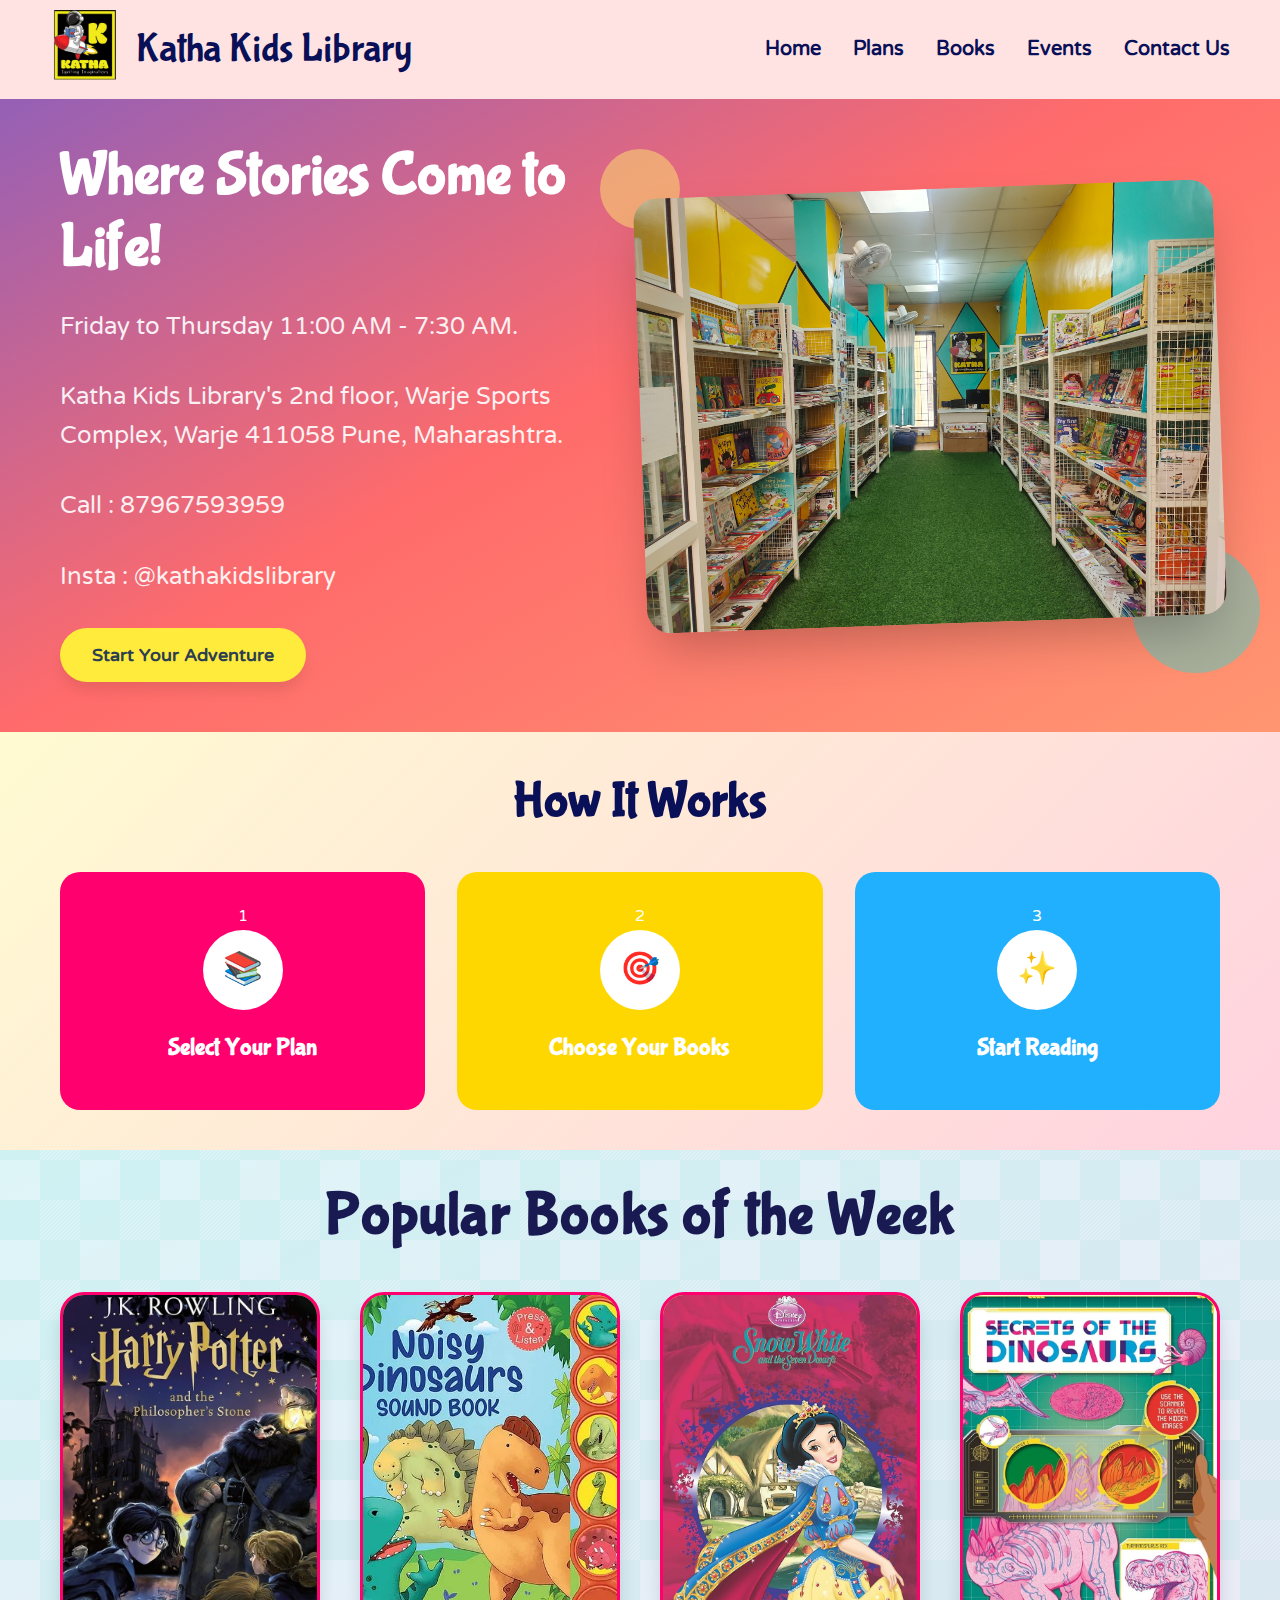
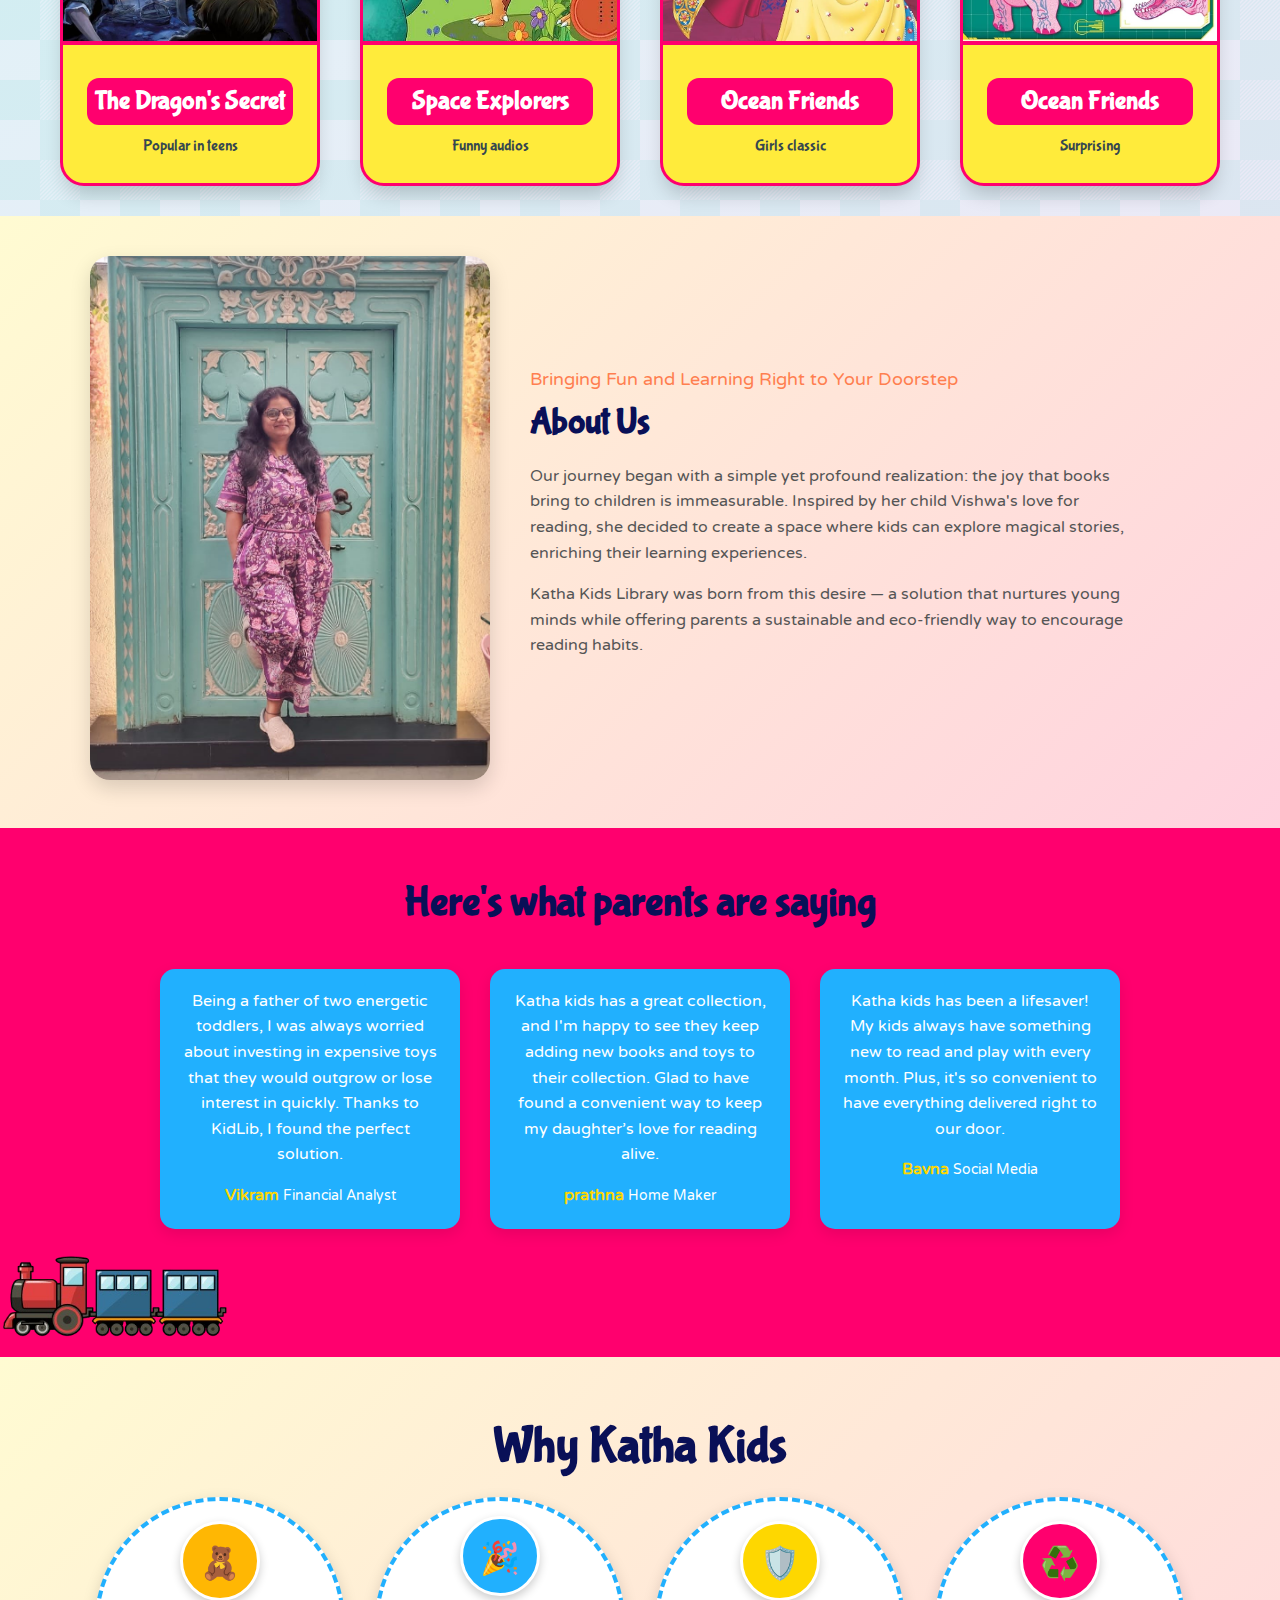
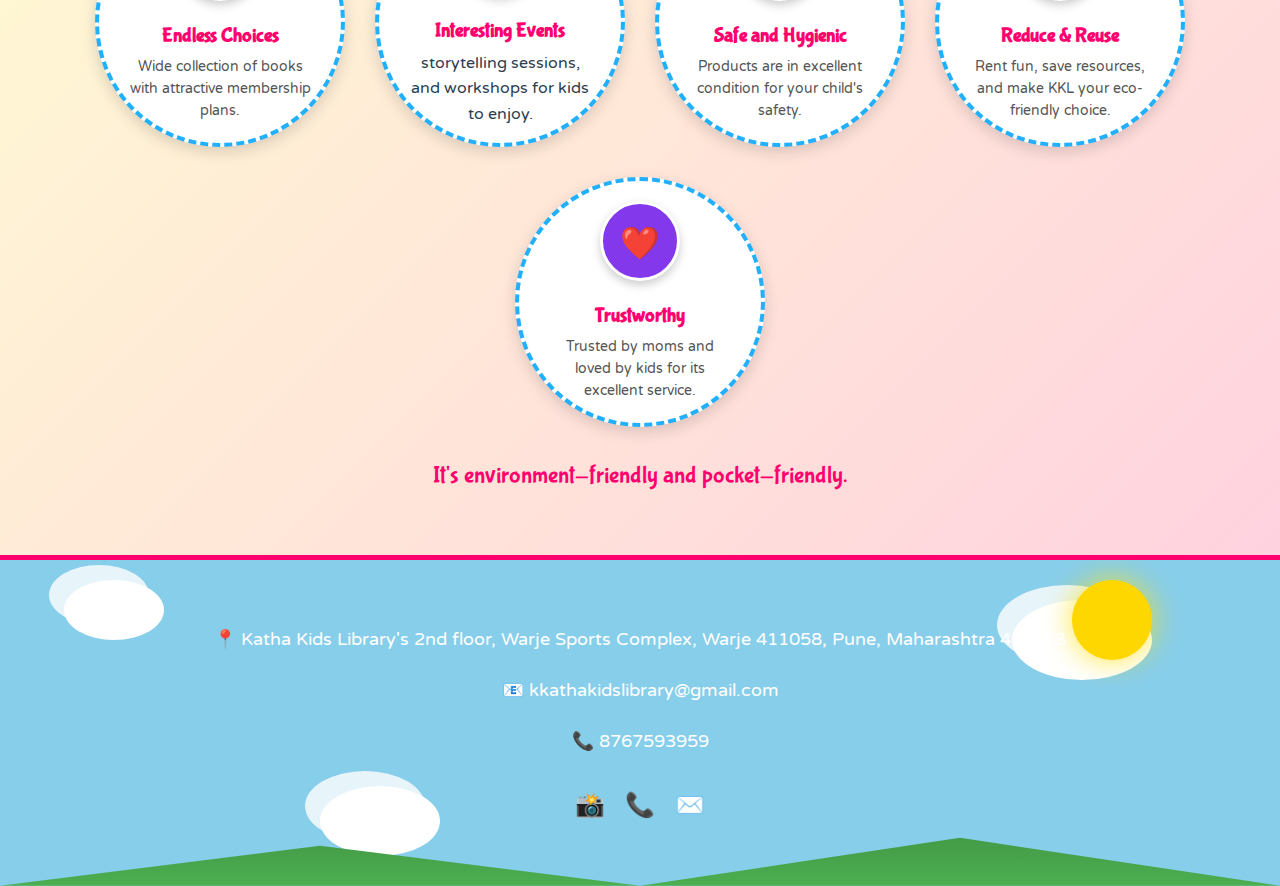
==== index.html @ 06aa9f7a "Update and rename home.html to index.html" ====
<!DOCTYPE html>
<html lang="en">
<head>
    <meta charset="UTF-8">
    <meta name="viewport" content="width=device-width, initial-scale=1.0">
    <title>Kids Library v2 - A Magical Reading Adventure</title>
    <link href="https://fonts.googleapis.com/css2?family=Bubblegum+Sans&family=Varela+Round:wght@400;500;600;700&display=swap" rel="stylesheet">
    <link rel="stylesheet" href="styles.css">
</head>
<body>
    <!-- Header -->
    <header>
        <nav>
            <div class="nav-container">
                <div class="logo-container">
                    <div class="logo-circle">
                        <img src="images/logo.png" alt="Kids Library Logo">
                    </div>
                    <div class="logo-text">
                        Katha Kids Library
                    </div>
                </div>
                <div class="nav-links">
                    <a href="home.html">Home</a>
                    <a href="plans.html">Plans</a>
                    <a href="books.html">Books</a>
                    <a href="events.html">Events</a>
                    <a href="contact.html">Contact Us</a>
                </div>
            </div>
        </nav>
    </header>

    <!-- Hero Section -->
   <!-- Hero Section -->
<section class="hero-section">
    <div class="container">
        <div class="hero-content">
            <div class="hero-text">
                <h1>Where Stories Come to Life!</h1>
                <p>Friday to Thursday 11:00 AM - 7:30 AM.</p>
                <p>Katha Kids Library's 2nd floor, Warje Sports Complex, Warje 411058 Pune, Maharashtra.</p>
                <p>
                    Call : <a href="tel:+918796759395" class="contact-link">87967593959</a>
                </p>
                <p>
                    Insta : <a href="https://www.instagram.com/kathakidslibrary" target="_blank" class="contact-link">@kathakidslibrary</a>
                </p>
                <a href="books.html">
                    <button class="cta-button">Start Your Adventure</button>
                </a>
            </div>
            <div class="hero-image">
                <div class="accent-bubble-1"></div>
                <div class="accent-bubble-2"></div>
                <img src="images/library.jpg" alt="Kids reading books">
            </div>
        </div>
    </div>
</section>


    <!-- How It Works Section -->
    <section class="how-it-works">
        <div class="container">
            <h2>How It Works</h2>
            <div class="steps-container">
                <!-- Step 1 -->
                <div class="step-card">
                    <div class="step-number">1</div>
                    <div class="step-icon">
                        <span>📚</span>
                    </div>
                    <h3>Select Your Plan</h3>
                </div>

                <!-- Step 2 -->
                <div class="step-card">
                    <div class="step-number">2</div>
                    <div class="step-icon">
                        <span>🎯</span>
                    </div>
                    <h3>Choose Your Books</h3>
                </div>

                <!-- Step 3 -->
                <div class="step-card">
                    <div class="step-number">3</div>
                    <div class="step-icon">
                        <span>✨</span>
                    </div>
                    <h3>Start Reading</h3>
                </div>
            </div>
    </section>

    <!-- Featured Books -->
    <section class="featured-books">
        <div class="container">
            <h2>Popular Books of the Week</h2>
            <div class="books-grid">
                <!-- Book Card 1 -->
                <div class="book-card-group">
                    <div class="book-card">
                        <div class="book-cover">
                            <img src="images/popular4.jpg" alt="Book cover">
                        </div>
                        <div class="book-info">
                            <h3>The Dragon's Secret</h3>
                            <p>Popular in teens</p>
                        </div>
                    </div>
                </div>

                <!-- Book Card 2 -->
                <div class="book-card-group">
                    <div class="book-card">
                        <div class="book-cover">
                            <img src="images/popular3.jpg" alt="Book cover">
                        </div>
                        <div class="book-info">
                            <h3>Space Explorers</h3>
                            <p>Funny audios</p>
                        </div>
                    </div>
                </div>

                <!-- Book Card 3 -->
                <div class="book-card-group">
                    <div class="book-card">
                        <div class="book-cover">
                            <img src="images/popular1.jpg" alt="Book cover">
                        </div>
                        <div class="book-info">
                            <h3>Ocean Friends</h3>
                            <p>Girls classic</p>
                        </div>
                    </div>
                </div>

                <!-- Book Card 4 -->
                <div class="book-card-group">
                    <div class="book-card">
                        <div class="book-cover">
                            <img src="images/popular2.jpg" alt="Book cover">
                        </div>
                        <div class="book-info">
                            <h3>Ocean Friends</h3>
                            <p>Surprising</p>
                        </div>
                    </div>
                </div>
            </div>
        </div>
    </section>



    <section class="about-us">
        <div class="about-container">
            <div class="about-image">
                <img src="images/owner.jpg" alt="Aunt and Vishwa">
            </div>
            <div class="about-content">
                <h4>Bringing Fun and Learning Right to Your Doorstep</h4>
                <h2>About Us</h2>
                <p>Our journey began with a simple yet profound realization: the joy that books bring to children is immeasurable. Inspired by her child Vishwa's love for reading, she decided to create a space where kids can explore magical stories, enriching their learning experiences.</p>
                <p>Katha Kids Library was born from this desire — a solution that nurtures young minds while offering parents a sustainable and eco-friendly way to encourage reading habits.</p>
            </div>
        </div>
    </section>
    
    <section class="testimonials">
        <h2>Here's what parents are saying</h2>
        <div class="testimonial-container">
            <div class="testimonial">
                <p>Being a father of two energetic toddlers, I was always worried about investing in expensive toys that they would outgrow or lose interest in quickly. Thanks to KidLib, I found the perfect solution.</p>
                <div class="user-info">
                    <span class="user-name">Vikram</span>
                    <span class="user-role">Financial Analyst</span>
                </div>
            </div>
    
            <div class="testimonial">
                <p>Katha kids has a great collection, and I'm happy to see they keep adding new books and toys to their collection. Glad to have found a convenient way to keep my daughter’s love for reading alive.</p>
                <div class="user-info">
                    <span class="user-name">prathna</span>
                    <span class="user-role">Home Maker</span>
                </div>
            </div>
    
            <div class="testimonial">
                <p>Katha kids has been a lifesaver! My kids always have something new to read and play with every month. Plus, it's so convenient to have everything delivered right to our door.</p>
                <div class="user-info">
                    <span class="user-name">Bavna</span>
                    <span class="user-role">Social Media</span>
                </div>
            </div>
        </div>
    
        <div class="train">
            <img src="images/train2.png.png" alt="Moving Train">
        </div>
    </section>


    <section class="why-katha-kids">
        <h2>Why Katha Kids</h2>
        <div class="features">
            <div class="feature">
                <div class="icon-circle" style="background-color: #FFB703;">🧸</div>
                <h3>Endless Choices</h3>
                <p>Wide collection of books with attractive membership plans.</p>
            </div>
    
            <div class="feature">
                <div class="icon-circle" style="background-color: #21B0FE;">🎉</div>
                <h3>Interesting Events</h3>
                </p>storytelling sessions, and workshops for kids to enjoy.</p>
            </div>
    
            <div class="feature">
                <div class="icon-circle" style="background-color: #FED700;">🛡️</div>
                <h3>Safe and Hygienic</h3>
                <p>Products are in excellent condition for your child's safety.</p>
            </div>
    
            <div class="feature">
                <div class="icon-circle" style="background-color: #FF006E;">♻️</div>
                <h3>Reduce & Reuse</h3>
                <p>Rent fun, save resources, and make KKL your eco-friendly choice.</p>
            </div>
    
            <div class="feature">
                <div class="icon-circle" style="background-color: #8338EC;">❤️</div>
                <h3>Trustworthy</h3>
                <p>Trusted by moms and loved by kids for its excellent service.</p>
            </div>
        </div>
    
        <p class="highlight-text">It's environment-friendly and pocket-friendly.</p>
    </section>
    

    <!-- Footer -->
    <footer class="footer">
        <div class="cloud cloud-1"></div>
        <div class="cloud cloud-2"></div>
        <div class="cloud cloud-3"></div>
        <div class="mountain"></div>
        <div class="sun"></div>

    
        <div class="footer-content">
            <p>📍 Katha Kids Library's 2nd floor, Warje Sports Complex, Warje 411058, Pune, Maharashtra 411058</p>
            <p>📧 kkathakidslibrary@gmail.com</p>
            <p>📞 8767593959</p>
            <div class="footer-icons">
                <a href="https://instagram.com/kathakidslibrary" target="_blank">📸</a>
                <a href="tel:8767593959">📞</a>
                <a href="mailto:kkathakidslibrary@gmail.com">✉️</a>
            </div>
        </div>
    </footer>   
</body>
</html>
---- styles.css ----
/* Global Styles */
:root {
    --primary: #FF6B6B;
    --secondary: #4ECDC4;
    --accent: #FFE66D;
    --purple: #845EC2;
    --coral: #FF9671;
    --mint: #00D2D3;
    --dark: #2C3E50;
    --light: #F7F9FC;
}

* {
    margin: 0;
    padding: 0;
    box-sizing: border-box;
}

body {
    font-family: 'Varela Round', sans-serif;
    background-color: var(--light);
    background-image: url("data:image/svg+xml,%3Csvg xmlns='http://www.w3.org/2000/svg' width='80' height='80' viewBox='0 0 80 80'%3E%3Cg fill='%234ECDC4' fill-opacity='0.1'%3E%3Cpath d='M0 0h40v40H0V0zm40 40h40v40H40V40zm0-40h2l-2 2V0zm0 4l4-4h2l-6 6V4zm0 4l8-8h2L40 10V8zm0 4L52 0h2L40 14v-2zm0 4L56 0h2L40 18v-2zm0 4L60 0h2L40 22v-2zm0 4L64 0h2L40 26v-2zm0 4L68 0h2L40 30v-2zm0 4L72 0h2L40 34v-2zm0 4L76 0h2L40 38v-2zm0 4L80 0v2L42 40h-2zm4 0L80 4v2L46 40h-2zm4 0L80 8v2L50 40h-2zm4 0l28-28v2L54 40h-2zm4 0l24-24v2L58 40h-2zm4 0l20-20v2L62 40h-2zm4 0l16-16v2L66 40h-2zm4 0l12-12v2L70 40h-2zm4 0l8-8v2l-6 6h-2zm4 0l4-4v2l-2 2h-2z'/%3E%3C/g%3E%3C/svg%3E");
    line-height: 1.6;
    color: var(--dark);
}

.container {
    width: 100%;
    max-width: 1200px;
    margin: 0 auto;
    padding: 0 20px;
}

h1, h2, h3, h4 {
    font-family: 'Bubblegum Sans', cursive;
    line-height: 1.2;
}

a {
    text-decoration: none;
    color: inherit;
    transition: color 0.3s;
}

ul {
    list-style: none;
}

img {
    max-width: 100%;
    height: auto;
}

button {
    cursor: pointer;
    border: none;
    font-family: 'Varela Round', sans-serif;
}

/* Header */
header {
    background-color: #ffe3e3;
    position: fixed;
    width: 100%;
    z-index: 50;
    padding: 0 40px; /* Added padding to create space on both sides */

}

nav {
    padding: 10px;
}

.nav-container {
    display: flex;
    justify-content: space-between;
    align-items: center;
}

.logo-container {
    display: flex;
    align-items: center;
    gap: 16px;
}

.logo-square {
    width: 70px;
    height: 70px;
    background-color: white;
    border-radius: 50%;
    display: flex;
    align-items: center;
    justify-content: center;
    overflow: hidden;
}

.logo-circle img {
    width: 70px;
    height: 70px;
    object-fit: contain;
}

.logo-text {
    font-size: 40px;
    font-family: 'Bubblegum Sans', cursive;
    color: #091057;
}

.nav-links {
    display: none;
    gap: 100px;
    font-size: 20px; /* Increased font size */
    font-weight: bold; /* Added thickness */
}

@media (min-width: 768px) {
    .nav-links {
        display: flex;
        gap: 32px;
        font-family: 'Varela Round', sans-serif;
        color: #091057;
    }

    .nav-links a:hover {
        color: var(--accent);
    }
}

/* Hero Section */
.hero-section {
    padding-top: 140px;
    padding-bottom: 50px;
    background: linear-gradient(to bottom right, var(--purple), var(--primary), var(--coral));
}

.hero-content {
    display: flex;
    flex-direction: column;
    align-items: center;
}

.hero-text {
    text-align: center;
    color: white;
    margin-bottom: 48px;
}

@media (min-width: 768px) {
    .hero-content {
        flex-direction: row;
        align-items: center;
    }
    
    .hero-text {
        text-align: left;
        width: 50%;
        margin-bottom: 0;
    }
}

.hero-text h1 {
    font-size: 48px;
    margin-bottom: 24px;
    line-height: 1.2;
}

@media (min-width: 768px) {
    .hero-text h1 {
        font-size: 60px;
    }
}

.hero-text p {
    font-size: 20px;
    margin-bottom: 32px;
    opacity: 0.9;
}

@media (min-width: 768px) {
    .hero-text p {
        font-size: 24px;
    }
}

.cta-button {
    padding: 16px 32px;
    background-color: #FFEB3B;
    color: var(--dark);
    border-radius: 9999px;
    font-size: 18px;
    font-weight: bold;
    transition: all 0.2s;
    box-shadow: 0 10px 15px -3px rgba(0, 0, 0, 0.1);
}

.cta-button:hover {
    background-color: #FFEB3B;
    transform: scale(1.05);
}

.hero-image {
    margin-top: 48px;
    position: relative;
}

@media (min-width: 768px) {
    .hero-image {
        margin-top: 0;
        width: 50%;
    }
}

.hero-image img {
    border-radius: 24px;
    box-shadow: 0 25px 50px -12px rgba(0, 0, 0, 0.25);
    transform: rotate(-2deg);
    transition: transform 0.3s;
}

.hero-image img:hover {
    transform: rotate(0);
}

.accent-bubble-1 {
    position: absolute;
    top: -40px;
    left: -40px;
    width: 80px;
    height: 80px;
    background-color: var(--accent);
    border-radius: 50%;
    opacity: 0.5;
    animation: bounce 2s infinite;
}

.accent-bubble-2 {
    position: absolute;
    bottom: -40px;
    right: -40px;
    width: 128px;
    height: 128px;
    background-color: var(--secondary);
    border-radius: 50%;
    opacity: 0.5;
    animation: pulse 3s infinite;
}

@keyframes bounce {
    0%, 100% { transform: translateY(0); }
    50% { transform: translateY(-20px); }
}

@keyframes pulse {
    0%, 100% { transform: scale(1); }
    50% { transform: scale(1.1); }
}

/* How It Works Section */
.how-it-works {
    padding: 40px 0;
    background: linear-gradient(135deg, #fffbd2 0%, #ffd2df 100%); /* Clean white background */
    position: relative;
    overflow: hidden;
}

.how-it-works h2 {
    font-size: 40px;
    text-align: center;
    margin-bottom: 64px;
}

@media (min-width: 768px) {
    .how-it-works h2 {
        font-size: 50px;
    }
}

.steps-container {
    display: grid;
    grid-template-columns: 1fr;
    gap: 32px;
}

@media (min-width: 768px) {
    .steps-container {
        grid-template-columns: repeat(3, 1fr);
    }
}

.how-it-works h2 {
    font-size: 40px;
    text-align: center;
    margin-bottom: 10px; /* Reduced gap */
    color: #091057;
}

@media (min-width: 768px) {
    .how-it-works h2 {
        font-size: 50px;
        margin-bottom: 40px; /* Slightly larger gap for bigger screens */
    }
}


/* Step Cards */
.step-card {
    border-radius: 20px;
    padding: 32px;
    color: #fff;
    text-align: center;
    position: relative;
    transform: translateY(0);
    transition: transform 0.3s ease, background-color 0.3s ease;
}

.step-card:nth-child(1) {
    background-color: #FF006E; /* Pink */
}

.step-card:nth-child(2) {
    background-color: #fed700; /* Blue */
}

.step-card:nth-child(3) {
    background-color: #21b0fe; /* Yellow */
}

.step-card:hover {
    transform: translateY(-5px);
    box-shadow: 0 10px 20px rgba(0, 0, 0, 0.2); /* Enhanced hover effect */
}

/* Step Icons */
.step-icon {
    width: 80px;
    height: 80px;
    background-color: #fff;
    color: #333; 
    border-radius: 50%;
    display: flex;
    align-items: center;
    justify-content: center;
    font-size: 32px;
    margin: 0 auto 24px;
}

/* Headings */
.step-card h3 {
    font-size: 24px;
    margin-bottom: 16px;
    color: #fff;
}

/* Paragraphs */
.step-card p {
    color: rgba(255, 255, 255, 0.9);
}

/* Featured Books */
.featured-books {
    padding: 30px 0;
    background: linear-gradient(to bottom right, rgba(0, 210, 211, 0.1), rgba(132, 94, 194, 0.1)); /* Original Background */
}

.featured-books h2 {
    font-size: 50px;
    text-align: center;
    margin-bottom: 40px;
    color: #37474F;
    font-family: 'Varela Round', sans-serif; /* Uniform Heading Font */
    letter-spacing: 1.2px;
}

@media (min-width: 900px) {
    .featured-books h2 {
        font-size: 60px;
    }
}

.books-grid {
    display: grid;
    grid-template-columns: 1fr;
    gap: 40px;
}

@media (min-width: 768px) {
    .books-grid {
        grid-template-columns: repeat(2, 1fr);
    }
}

@media (min-width: 1024px) {
    .books-grid {
        grid-template-columns: repeat(4, 1fr);
    }
}

.book-card-group {
    display: block;
}

.book-card {
    background-color: #FFEB3B; /* Bright Yellow for Playful Look */
    border-radius: 24px;
    overflow: hidden;
    box-shadow: 0 12px 20px -5px rgba(0, 0, 0, 0.2);
    transform: translateY(0);
    transition: transform 0.3s ease, background-color 0.3s ease;
    border: 3px solid #FF006E; /* Bold Pink Border for Pop */
    font-family: 'Bubblegum Sans', cursive;
}
.featured-books h2 {
    font-size: 50px;
    text-align: center;
    margin-bottom: 40px;
    color: #1A1A52;  /* Dark Blue Color from Image */
    font-family: 'Bubblegum sans', cursive;  /* Matching Fun Font */
    letter-spacing: 1.2px;
}

@media (min-width: 900px) {
    .featured-books h2 {
        font-size: 60px;
    }
}


.book-card-group:hover .book-card {
    transform: translateY(-10px);
    background-color: #FFC107; /* Slightly Darker Yellow on Hover */
}

.book-cover {
    position: relative;
}

.book-cover img {
    width: 100%;
    height: 350px;
    object-fit: cover;
    border-bottom: 4px solid #FF006E;
}

.age-badge {
    position: absolute;
    top: 16px;
    right: 16px;
    background-color: #FF006E;
    color: #fff;
    padding: 4px 12px;
    border-radius: 9999px;
    font-size: 14px;
    font-weight: bold;
}

.book-info {
    padding: 24px;
}

.book-info h3 {
    font-size: 26px;
    margin-bottom: 8px;
    color: #37474F;
    text-align: center;
    background-color: #FF006E;
    color: #fff;
    padding: 8px;
    border-radius: 12px;
}

.book-info p {
    color: #37474F;
    text-align: center;
    font-size: 16px;
}



/*about us*/
@import url('https://fonts.googleapis.com/css2?family=Varela+Round&display=swap');

.about-us {
    background: linear-gradient(135deg, #fffbd2 0%, #ffd2df 100%);

    padding: 40px 0;
}

.about-container {
    display: flex;
    align-items: center;
    max-width: 1100px;
    margin: 0 auto;
    gap: 40px;
}

.about-image img {
    width: 100%;
    max-width: 400px;
    border-radius: 20px;
    box-shadow: 0 8px 20px rgba(0, 0, 0, 0.15);
}

.about-content {
    max-width: 600px;
}

.about-content h4 {
    color: #ff7f50;
    font-family: 'Varela Round', sans-serif; /* New Font */
    font-weight: normal;
    font-size: 18px;
    margin-bottom: 10px;
}

.about-content h2 {
    color: #091057;
    font-size: 36px;
    margin-bottom: 20px;
}

.about-content p {
    color: #555;
    line-height: 1.6;
    margin-bottom: 16px;
}

.read-more-btn {
    display: inline-block;
    background-color: #ff9f68;
    color: #fff;
    padding: 12px 24px;
    border-radius: 20px;
    text-decoration: none;
    font-weight: bold;
    transition: background 0.3s ease;
}


.testimonials {
    position: relative;
    padding: 50px 0;
    padding-bottom: 120px;
    background: #FF006E; /* Main background color */
    text-align: center;
}

.testimonials h2 {
    font-family: 'Bubblegum Sans', cursive;  /* Updated font */
    font-size: 42px;
    color: #091057;  /* Bright yellow */
    margin-bottom: 40px;
}

.testimonial-container {
    display: flex;
    justify-content: center;
    gap: 30px;
    flex-wrap: wrap;
    max-width: 1000px; /* Optional: Limit the width of the container */
    margin: 0 auto; /* Center the container */
}

.testimonial {
    background-color: #21B0FE; /* Blue background for each testimonial */
    border-radius: 15px;
    padding: 20px;
    width: 300px; /* Fixed width for each testimonial */
    box-shadow: 0 5px 15px rgba(0, 0, 0, 0.1);
    flex: 1 1 300px; /* Allow testimonials to grow and shrink */
    max-width: 300px; /* Ensure testimonials don't exceed this width */
}

.testimonial p {
    color: #FFF; /* White text for readability */
}

/* Optional: Media query for smaller screens */
@media (max-width: 600px) {
    .testimonials h2 {
        font-size: 28px; /* Adjust font size for smaller screens */
    }

    .testimonial {
        width: 90%; /* Make testimonials take up more width on small screens */
        max-width: none; /* Remove max-width restriction */
    }
}
.user-info {
    margin-top: 15px;
}

.user-name {
    font-weight: bold;
    color: #FED700; /* Bright yellow for names */
}

.user-role {
    color: #FFF;
    font-size: 14px;
}

.train {
    position: absolute;
    bottom: -10px;
    left: 0;
    width: 230px;
    animation: moveTrain 10s linear infinite;
}

/* .train img {
    width: 250px;  
    height: auto;
} */

@keyframes moveTrain {
    0% {
        transform: translateX(100vw); /* Start from the right side */
    }
    100% {
        transform: translateX(-230px); /* Move to the left side */
    }
}

@media (max-width: 768px) {
    .testimonial-container {
        flex-direction: column;
    }

    .train img {
        width: 150px;
    }
}


.footer {
    background-color: #87CEEB; /* Sky Blue */
    color: #fff;
    padding: 60px 20px;
    position: relative;
    text-align: center;
    border-top: 5px solid #FF006E; /* Fun pink border for contrast */
    font-family: 'Varela Round', sans-serif;
    overflow: hidden;
}

/* Cloud Design */
.cloud {
    position: absolute;
    background-color: #ffffff;
    border-radius: 50%;
    box-shadow: -15px -15px 0 rgba(255, 255, 255, 0.8);
    z-index: 0;
}

.cloud-1 {
    width: 100px;
    height: 60px;
    top: 20px;
    left: 5%;
}

.cloud-2 {
    width: 140px;
    height: 80px;
    top: 40px;
    right: 10%;
}

.cloud-3 {
    width: 120px;
    height: 70px;
    bottom: 30px;
    left: 25%;
}

/* Mountain Design */
.mountain {
    position: absolute;
    bottom: 0;
    left: 0;
    width: 100%;
    height: 80px;
    background: linear-gradient(to top, #4CAF50, #3E8E41); /* Green mountain effect */
    clip-path: polygon(0% 100%, 25% 50%, 50% 100%, 75% 40%, 100% 100%);
    z-index: 0;
}

.sun {
    position: absolute;
    top: 20px;
    right: 10%;
    width: 80px;
    height: 80px;
    background-color: #FFD700; /* Bright Yellow Sun */
    border-radius: 50%;
    box-shadow: 0 0 30px rgba(255, 223, 0, 0.8);

    /* Sun Rays */
    background-image: 
        radial-gradient(circle, #FFD700 20%, transparent 20%),
        radial-gradient(circle, transparent 20%, #FFD700 20%, transparent 30%),
        radial-gradient(circle, transparent 30%, #FFD700 30%, transparent 40%),
        radial-gradient(circle, transparent 40%, #FFD700 40%, transparent 50%);
    background-size: 100% 100%, 40px 40px, 60px 60px, 80px 80px;
    background-position: center;
    animation: sun-rotate 10s linear infinite;
}

@keyframes sun-rotate {
    from {
        transform: rotate(0);
    }
    to {
        transform: rotate(360deg);
    }
}

.footer-content {
    position: relative;
    z-index: 1; /* Ensures text appears above clouds and mountains */
    display: flex;
    flex-direction: column;
    gap: 12px;
    font-size: 18px;
}

.footer-content p {
    margin: 5px 0;
}

.footer-icons {
    display: flex;
    justify-content: center;
    gap: 20px;
    margin-top: 15px;
}

.footer-icons a {
    color: #fff;
    font-size: 24px;
    transition: transform 0.3s ease;
}

.footer-icons a:hover {
    transform: scale(1.2);
    color: #FF006E; /* Pink hover effect */
}


.why-katha-kids {
    background: linear-gradient(135deg, #fffbd2 0%, #ffd2df 100%); /* Clean white background */
    padding: 60px 20px;
    text-align: center;
    position: relative;
    overflow: hidden;
    border-top: 8px solid #FF006E;
    margin-bottom: 0; /* Removed bottom margin */
}

.why-katha-kids h2 {
    font-family: 'Bubblegum Sans', cursive;
    font-size: 50px;
    color: #091057; /* New Heading Color */
    margin-bottom: 20px; /* Reduced space below heading */
}

.features {
    display: flex;
    flex-wrap: wrap;
    justify-content: center;
    gap: 30px;
    margin-bottom: 0; /* Removed bottom margin */
}

.feature {
    background-color: #fff;
    border-radius: 50%; /* Circular Design */
    padding: 30px;
    width: 250px;
    height: 250px;
    display: flex;
    flex-direction: column;
    justify-content: center;
    align-items: center;
    box-shadow: 0 5px 15px rgba(0, 0, 0, 0.15);
    transition: transform 0.3s ease, box-shadow 0.3s ease;
}

.feature {
    border: 4px solid #21B0FE;
    border-style: dashed;
    border-radius: 50%;
}

.feature:hover {
    transform: scale(1.05);
    box-shadow: 0 8px 20px rgba(0, 0, 0, 0.2);
}

.icon-circle {
    width: 80px;
    height: 80px;
    line-height: 80px;
    border-radius: 50%;
    display: inline-block;
    color: #fff;
    font-size: 32px;
    margin-bottom: 15px;
    border: 3px solid #fff;
    box-shadow: 0 4px 10px rgba(0, 0, 0, 0.2);
}

.feature h3 {
    color: #ff006e;
    font-size: 20px;
    margin: 8px 0;
}

.feature p {
    color: #555;
    font-size: 14px;
}

.highlight-text {
    font-family: 'Bubblegum Sans', cursive;
    font-size: 24px;
    color: #FF006E;
    margin-top: 30px;
}
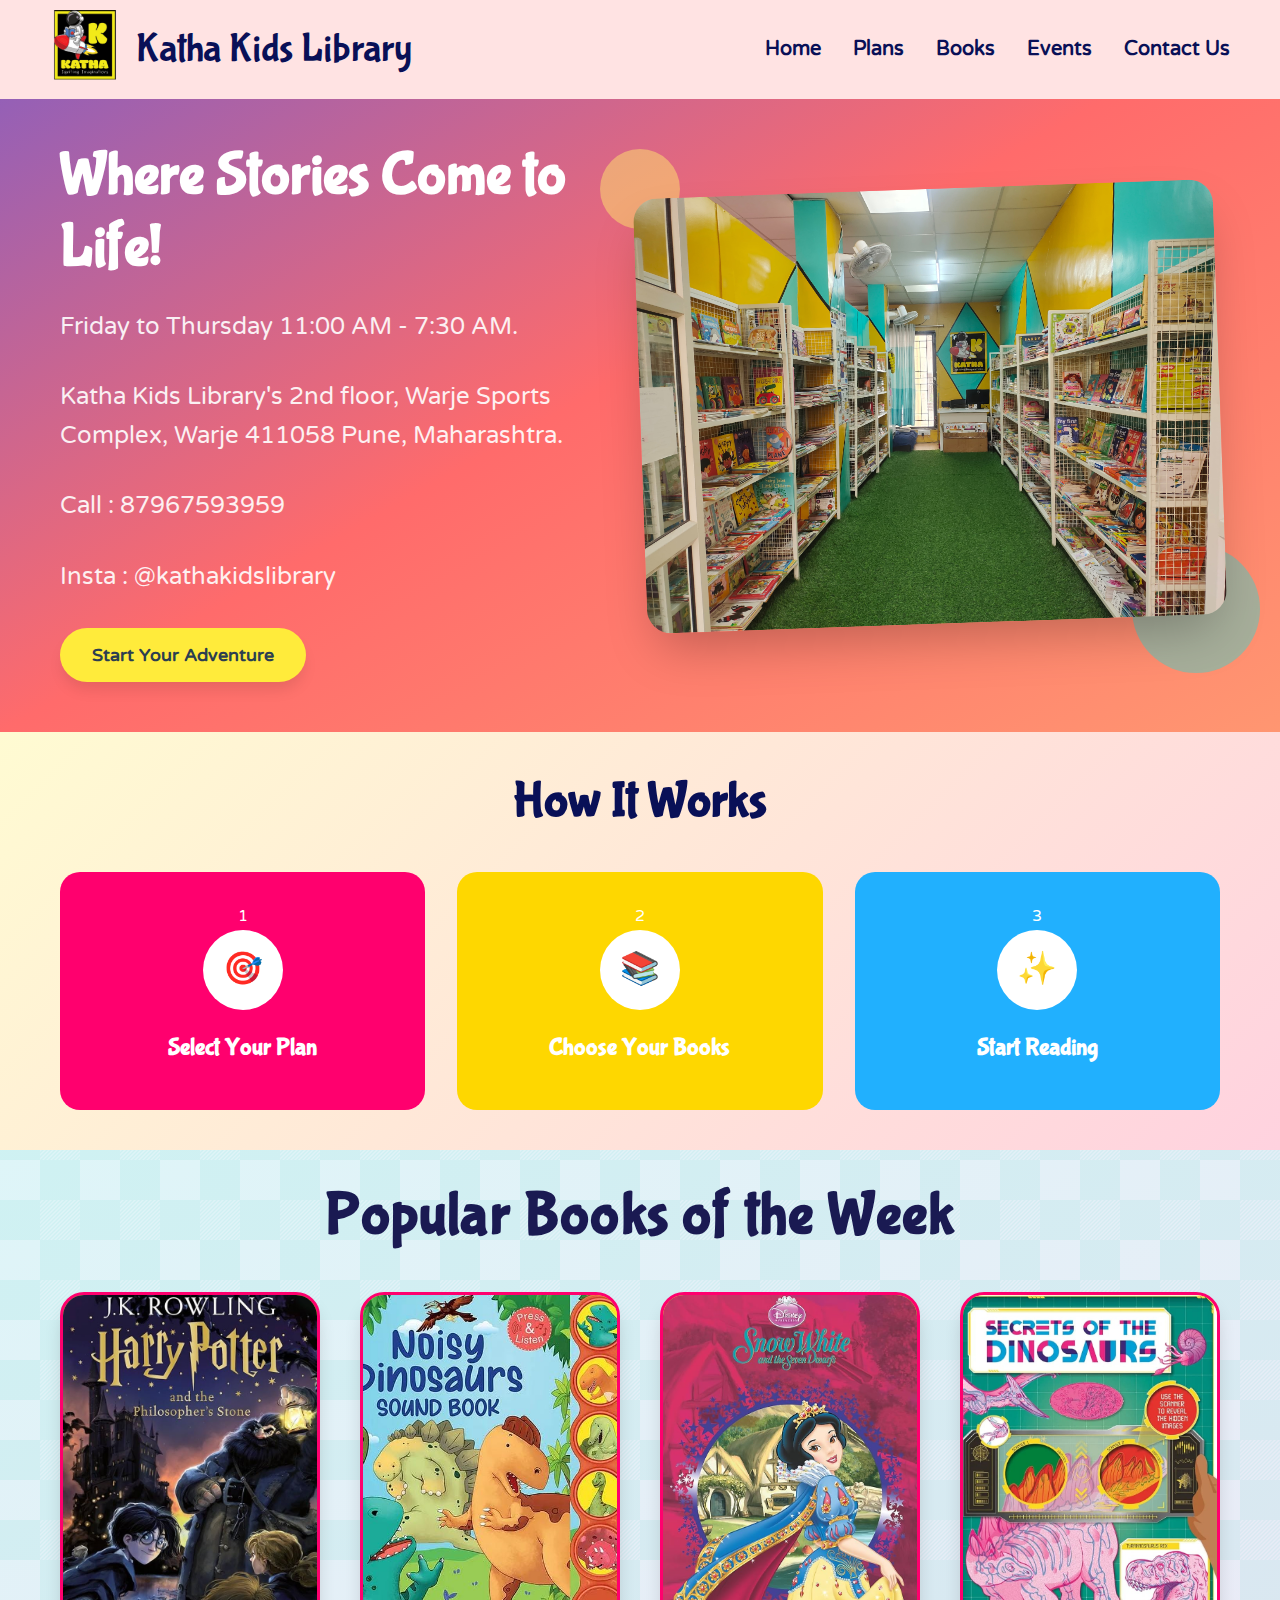
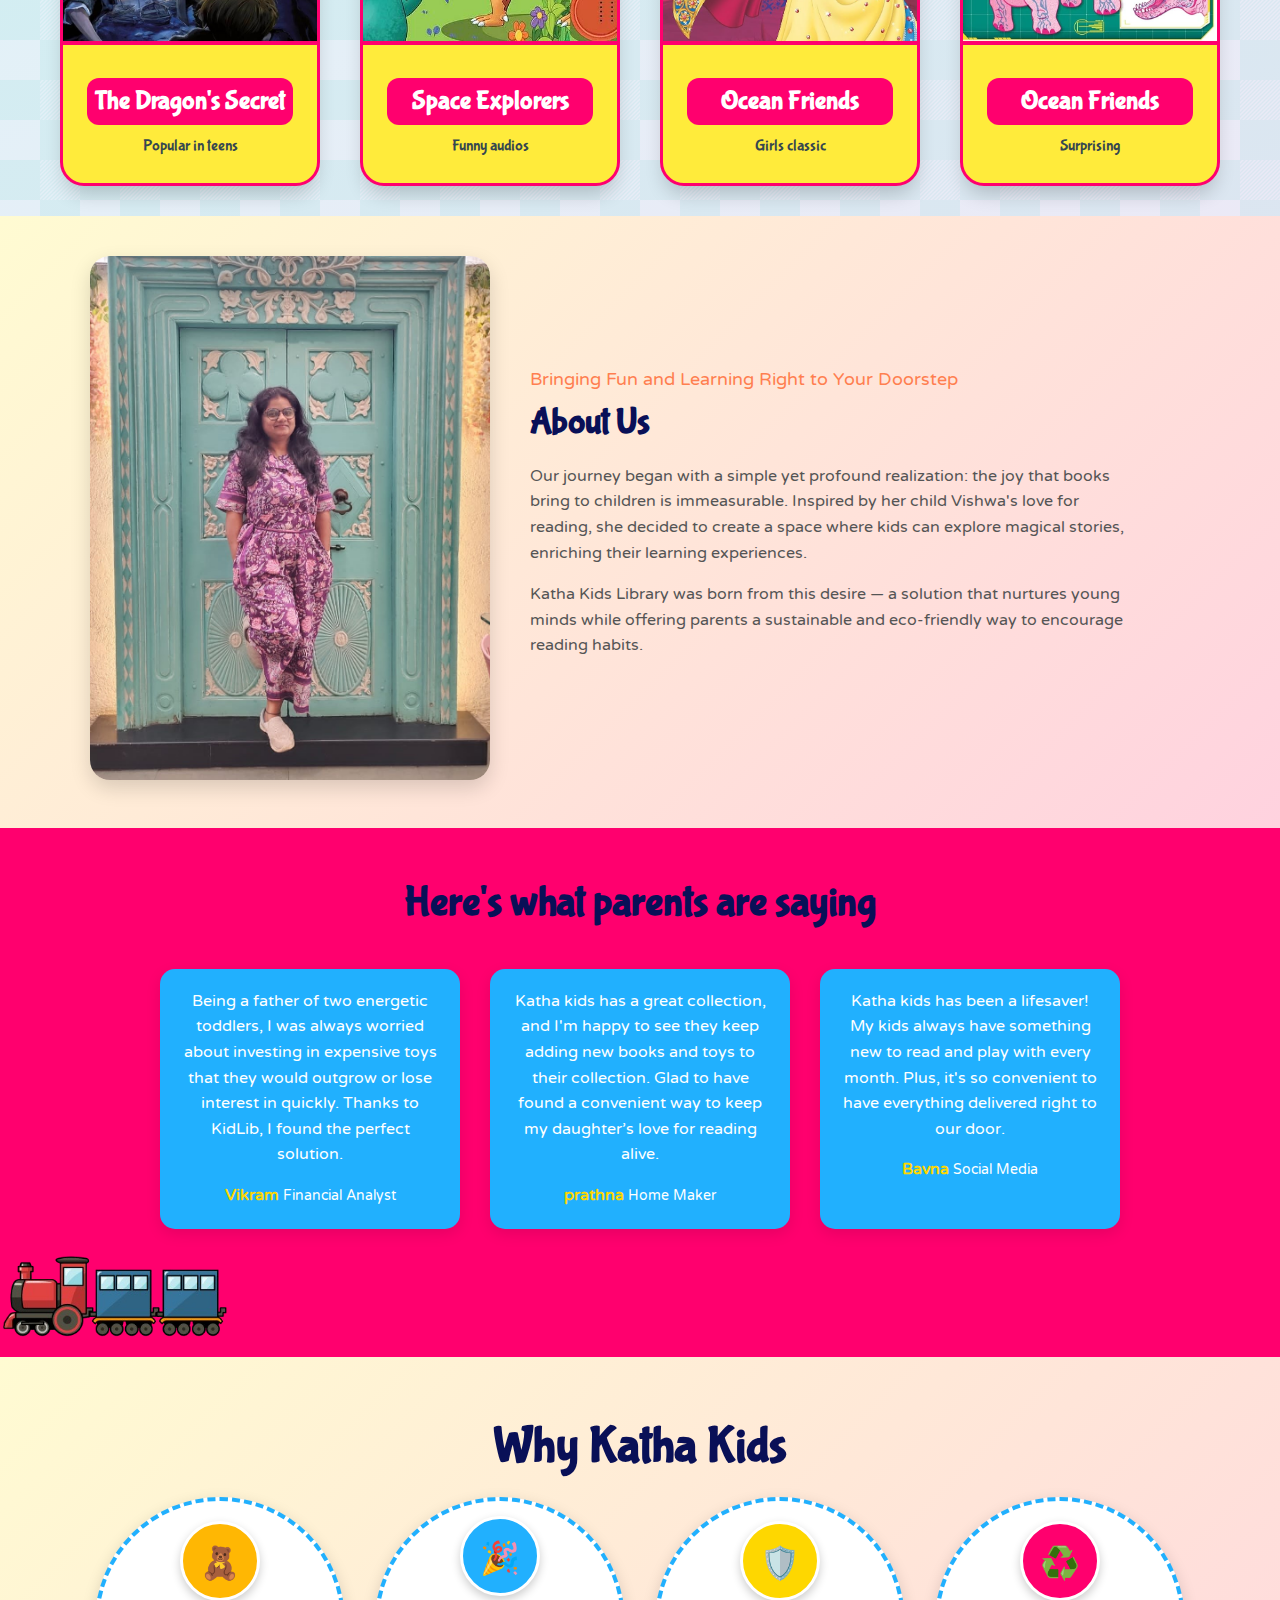
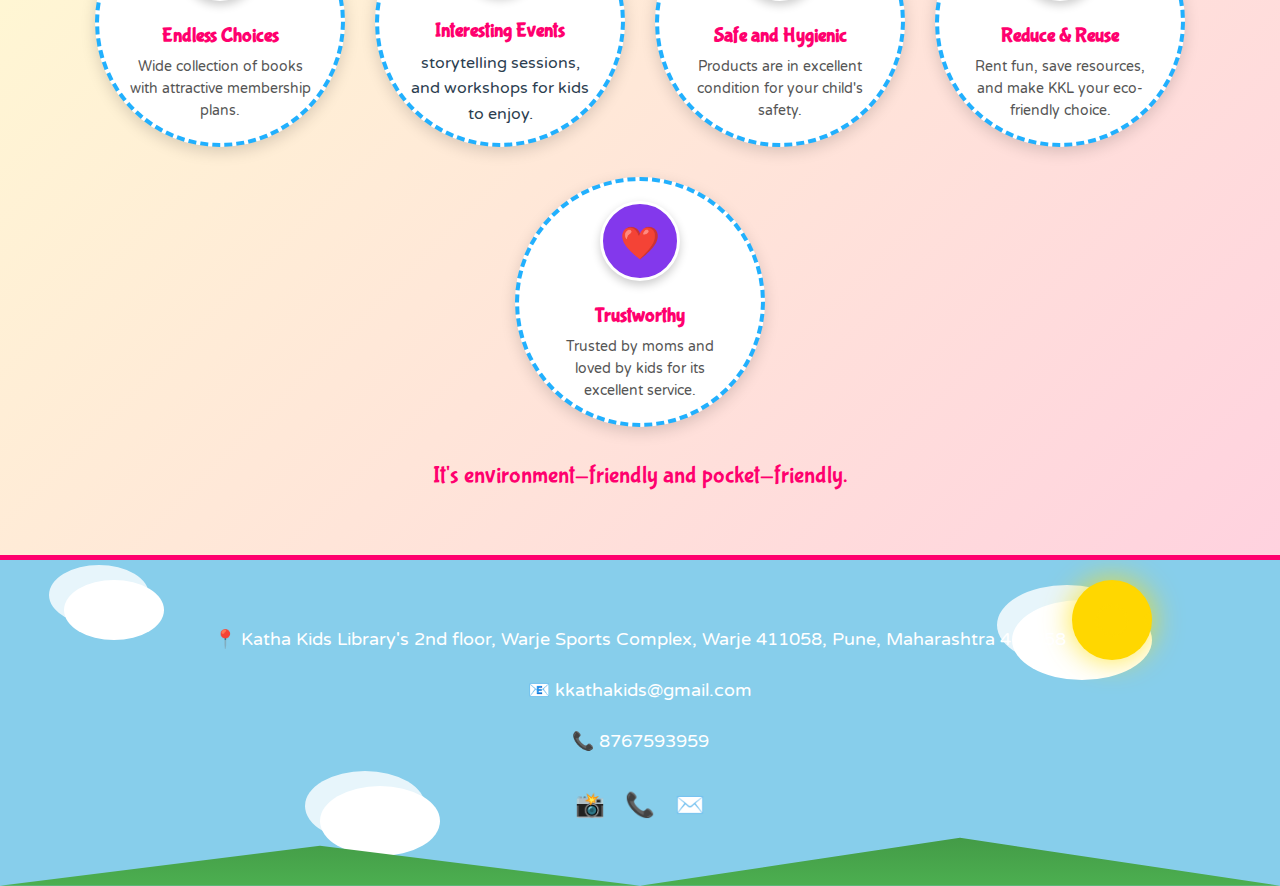
==== commit 91d5c6f2: "updated footer" ====
--- a/index.html
+++ b/index.html
@@ -69,7 +69,7 @@
                 <div class="step-card">
                     <div class="step-number">1</div>
                     <div class="step-icon">
-                        <span>📚</span>
+                        <span>🎯</span>
                     </div>
                     <h3>Select Your Plan</h3>
                 </div>
@@ -78,7 +78,7 @@
                 <div class="step-card">
                     <div class="step-number">2</div>
                     <div class="step-icon">
-                        <span>🎯</span>
+                        <span>📚</span>
                     </div>
                     <h3>Choose Your Books</h3>
                 </div>
@@ -253,12 +253,12 @@
     
         <div class="footer-content">
             <p>📍 Katha Kids Library's 2nd floor, Warje Sports Complex, Warje 411058, Pune, Maharashtra 411058</p>
-            <p>📧 kkathakidslibrary@gmail.com</p>
+            <p>📧 kkathakids@gmail.com</p>
             <p>📞 8767593959</p>
             <div class="footer-icons">
                 <a href="https://instagram.com/kathakidslibrary" target="_blank">📸</a>
                 <a href="tel:8767593959">📞</a>
-                <a href="mailto:kkathakidslibrary@gmail.com">✉️</a>
+                <a href="mailto:kkathakids@gmail.com">✉️</a>
             </div>
         </div>
     </footer>   
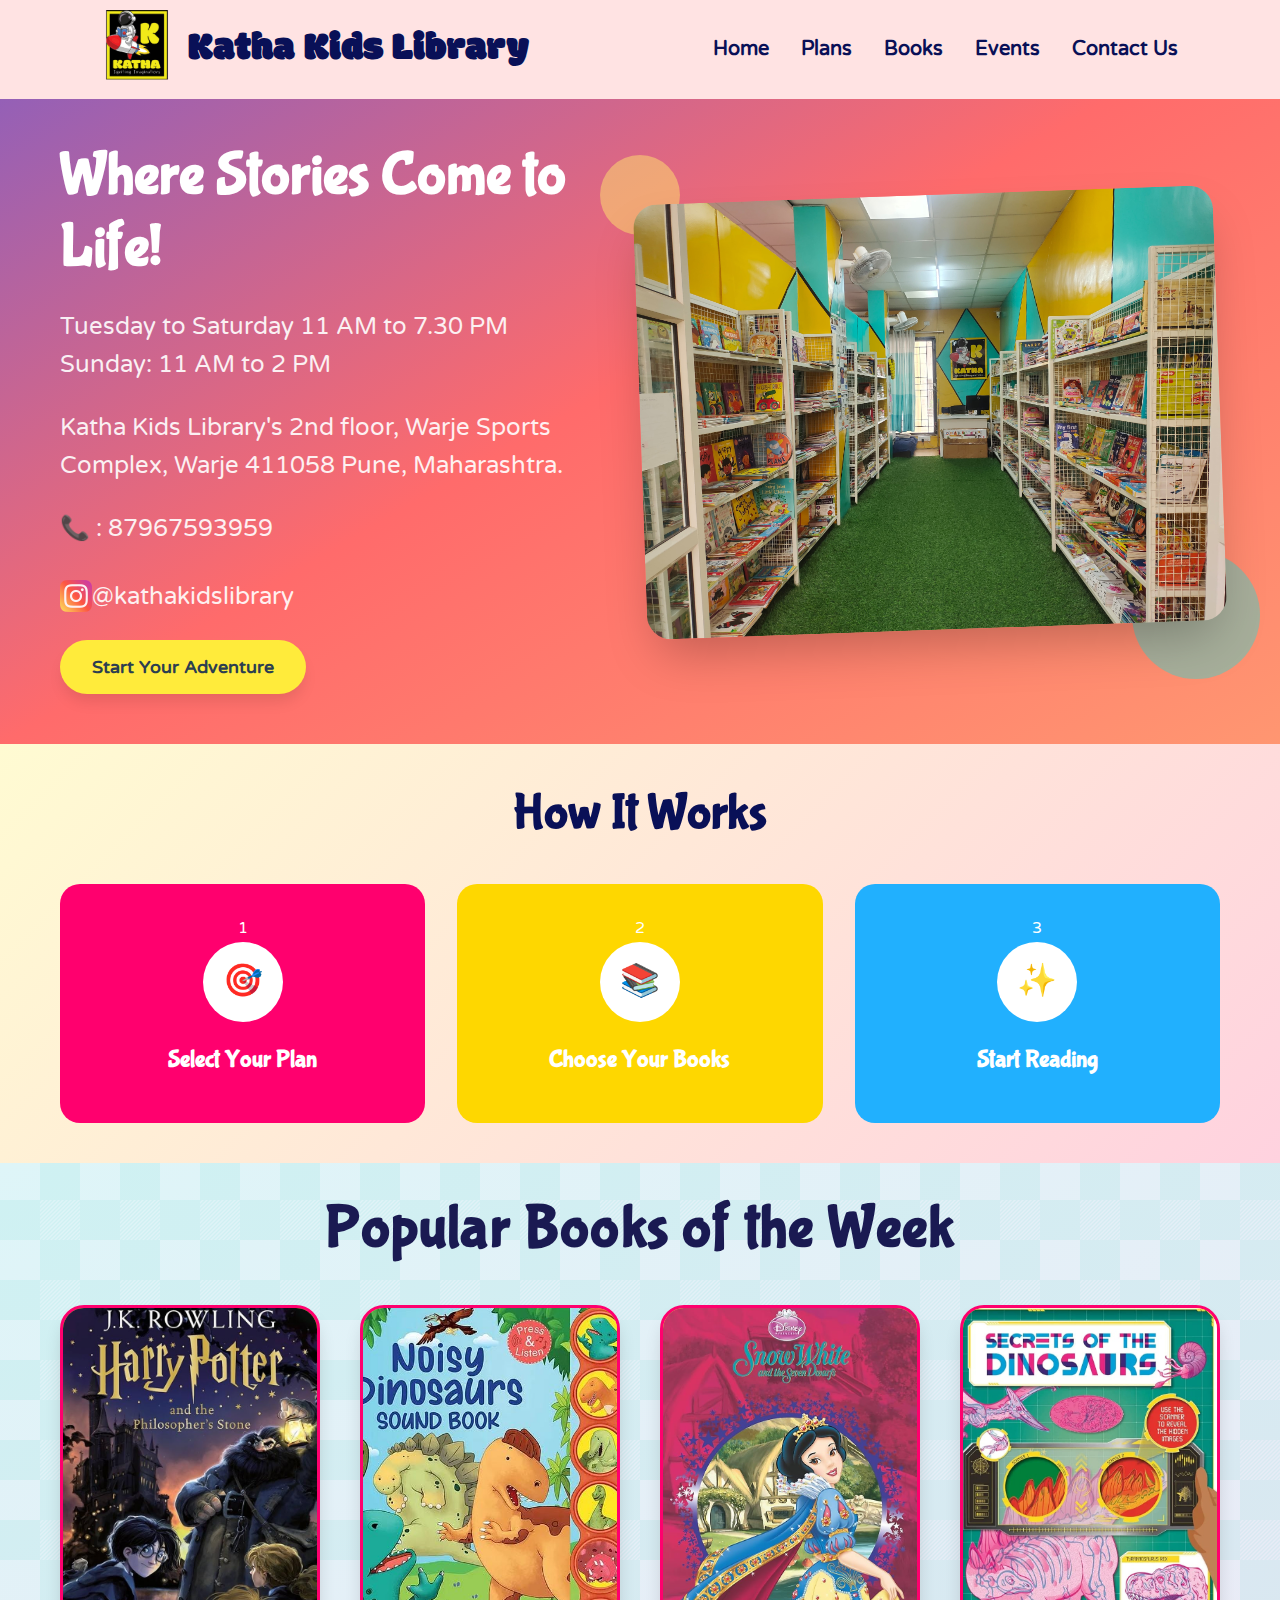
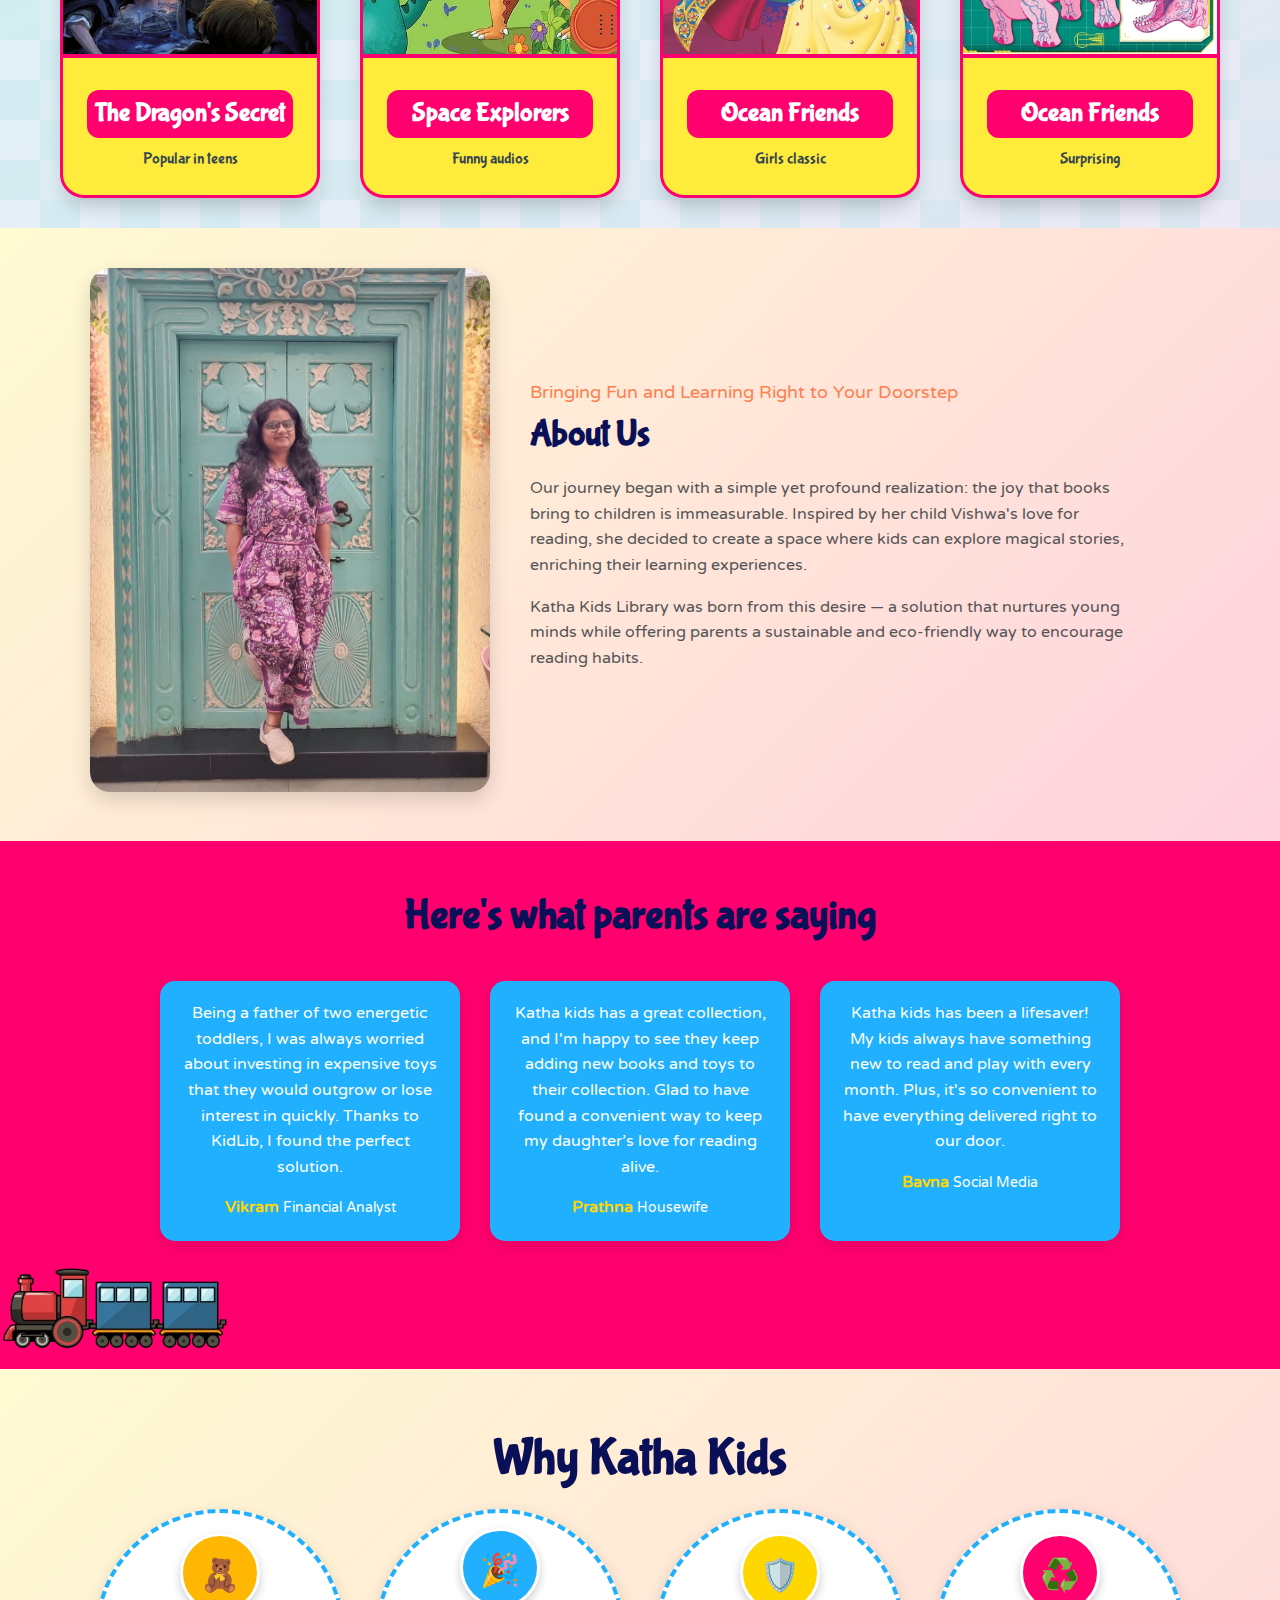
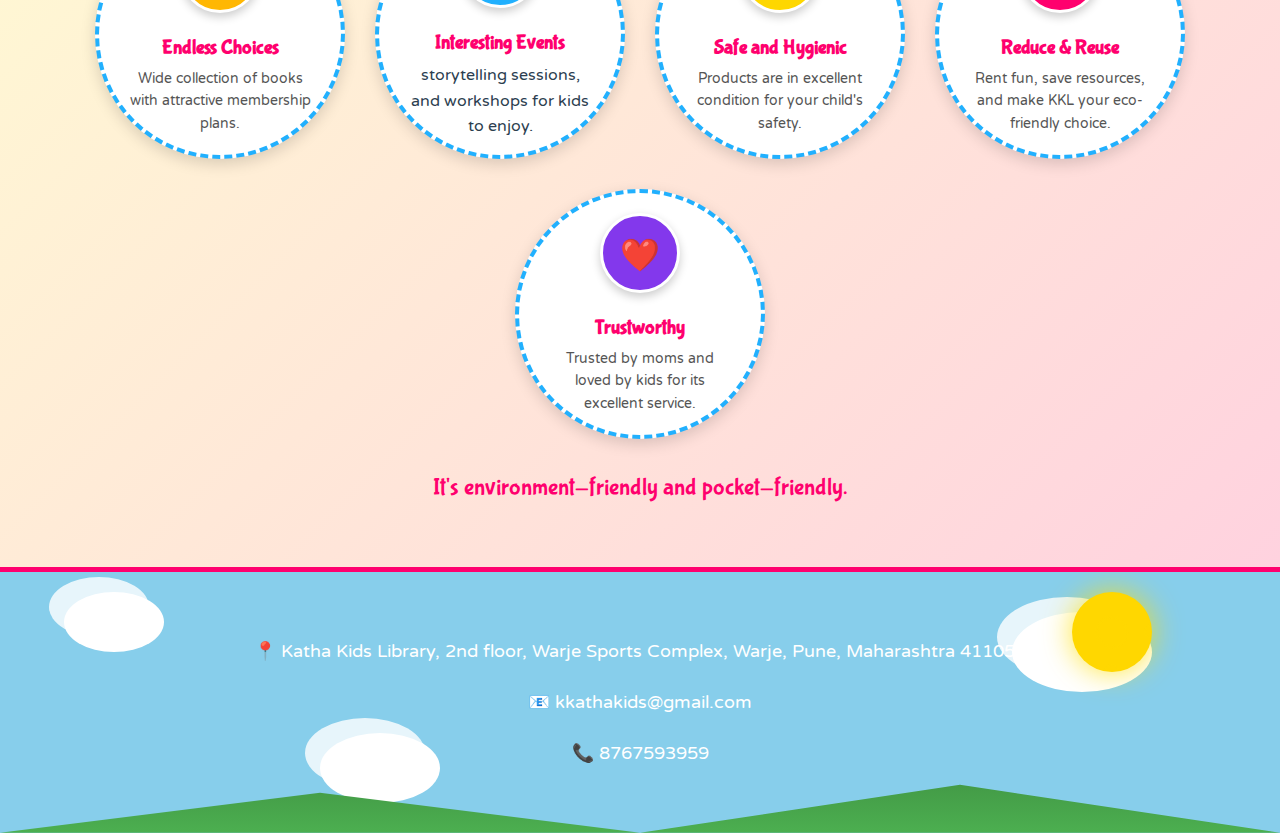
==== commit c7f2d296: "css changes" ====
--- a/index.html
+++ b/index.html
@@ -38,13 +38,13 @@
         <div class="hero-content">
             <div class="hero-text">
                 <h1>Where Stories Come to Life!</h1>
-                <p>Friday to Thursday 11:00 AM - 7:30 AM.</p>
-                <p>Katha Kids Library's 2nd floor, Warje Sports Complex, Warje 411058 Pune, Maharashtra.</p>
+                <p>Tuesday to Saturday 11 AM to 7.30 PM <br>Sunday: 11 AM to 2 PM</p>
+                <a class="hero_map" href="https://maps.app.goo.gl/ZXccokjU9v6t77iR6">Katha Kids Library's 2nd floor, Warje Sports Complex, Warje 411058 Pune, Maharashtra.</a>
                 <p>
-                    Call : <a href="tel:+918796759395" class="contact-link">87967593959</a>
+                    📞 : <a href="tel:+918796759395" class="contact-link">87967593959</a>
                 </p>
                 <p>
-                    Insta : <a href="https://www.instagram.com/kathakidslibrary" target="_blank" class="contact-link">@kathakidslibrary</a>
+                    <img class="insta_logo" src="images/instagram.png" alt="Instagram logo"><a href="https://www.instagram.com/kathakidslibrary" target="_blank" class="contact-link">@kathakidslibrary</a>
                 </p>
                 <a href="books.html">
                     <button class="cta-button">Start Your Adventure</button>
@@ -184,8 +184,8 @@
             <div class="testimonial">
                 <p>Katha kids has a great collection, and I'm happy to see they keep adding new books and toys to their collection. Glad to have found a convenient way to keep my daughter’s love for reading alive.</p>
                 <div class="user-info">
-                    <span class="user-name">prathna</span>
-                    <span class="user-role">Home Maker</span>
+                    <span class="user-name">Prathna</span>
+                    <span class="user-role">Housewife</span>
                 </div>
             </div>
     
@@ -252,14 +252,9 @@
 
     
         <div class="footer-content">
-            <p>📍 Katha Kids Library's 2nd floor, Warje Sports Complex, Warje 411058, Pune, Maharashtra 411058</p>
+            <p>📍 Katha Kids Library, 2nd floor, Warje Sports Complex, Warje, Pune, Maharashtra 411058</p>
             <p>📧 kkathakids@gmail.com</p>
             <p>📞 8767593959</p>
-            <div class="footer-icons">
-                <a href="https://instagram.com/kathakidslibrary" target="_blank">📸</a>
-                <a href="tel:8767593959">📞</a>
-                <a href="mailto:kkathakids@gmail.com">✉️</a>
-            </div>
         </div>
     </footer>   
 </body>
--- a/styles.css
+++ b/styles.css
@@ -1,3 +1,6 @@
+@import url('https://fonts.googleapis.com/css2?family=Modak&display=swap');
+
+
 /* Global Styles */
 :root {
     --primary: #FF6B6B;
@@ -22,6 +25,7 @@
     background-image: url("data:image/svg+xml,%3Csvg xmlns='http://www.w3.org/2000/svg' width='80' height='80' viewBox='0 0 80 80'%3E%3Cg fill='%234ECDC4' fill-opacity='0.1'%3E%3Cpath d='M0 0h40v40H0V0zm40 40h40v40H40V40zm0-40h2l-2 2V0zm0 4l4-4h2l-6 6V4zm0 4l8-8h2L40 10V8zm0 4L52 0h2L40 14v-2zm0 4L56 0h2L40 18v-2zm0 4L60 0h2L40 22v-2zm0 4L64 0h2L40 26v-2zm0 4L68 0h2L40 30v-2zm0 4L72 0h2L40 34v-2zm0 4L76 0h2L40 38v-2zm0 4L80 0v2L42 40h-2zm4 0L80 4v2L46 40h-2zm4 0L80 8v2L50 40h-2zm4 0l28-28v2L54 40h-2zm4 0l24-24v2L58 40h-2zm4 0l20-20v2L62 40h-2zm4 0l16-16v2L66 40h-2zm4 0l12-12v2L70 40h-2zm4 0l8-8v2l-6 6h-2zm4 0l4-4v2l-2 2h-2z'/%3E%3C/g%3E%3C/svg%3E");
     line-height: 1.6;
     color: var(--dark);
+    overflow-x: hidden;
 }
 
 .container {
@@ -63,8 +67,6 @@
     position: fixed;
     width: 100%;
     z-index: 50;
-    padding: 0 40px; /* Added padding to create space on both sides */
-
 }
 
 nav {
@@ -73,7 +75,7 @@
 
 .nav-container {
     display: flex;
-    justify-content: space-between;
+    justify-content: space-around;
     align-items: center;
 }
 
@@ -102,7 +104,7 @@
 
 .logo-text {
     font-size: 40px;
-    font-family: 'Bubblegum Sans', cursive;
+    font-family: "Modak", system-ui;
     color: #091057;
 }
 
@@ -111,6 +113,11 @@
     gap: 100px;
     font-size: 20px; /* Increased font size */
     font-weight: bold; /* Added thickness */
+    transition: .7s ease-in-out;
+}
+
+.nav-links a:hover {
+    transform: scale(1.2);
 }
 
 @media (min-width: 768px) {
@@ -121,9 +128,6 @@
         color: #091057;
     }
 
-    .nav-links a:hover {
-        color: var(--accent);
-    }
 }
 
 /* Hero Section */
@@ -172,7 +176,7 @@
 
 .hero-text p {
     font-size: 20px;
-    margin-bottom: 32px;
+    margin: 24px 0px;
     opacity: 0.9;
 }
 
@@ -180,6 +184,17 @@
     .hero-text p {
         font-size: 24px;
     }
+}
+.hero_map {
+    font-size: 24px;
+    margin-bottom: 24px;
+    opacity: 0.9;
+}
+.insta_logo {
+    width: auto;
+    height: 100%;
+    position: relative;
+    top: 8px;
 }
 
 .cta-button {
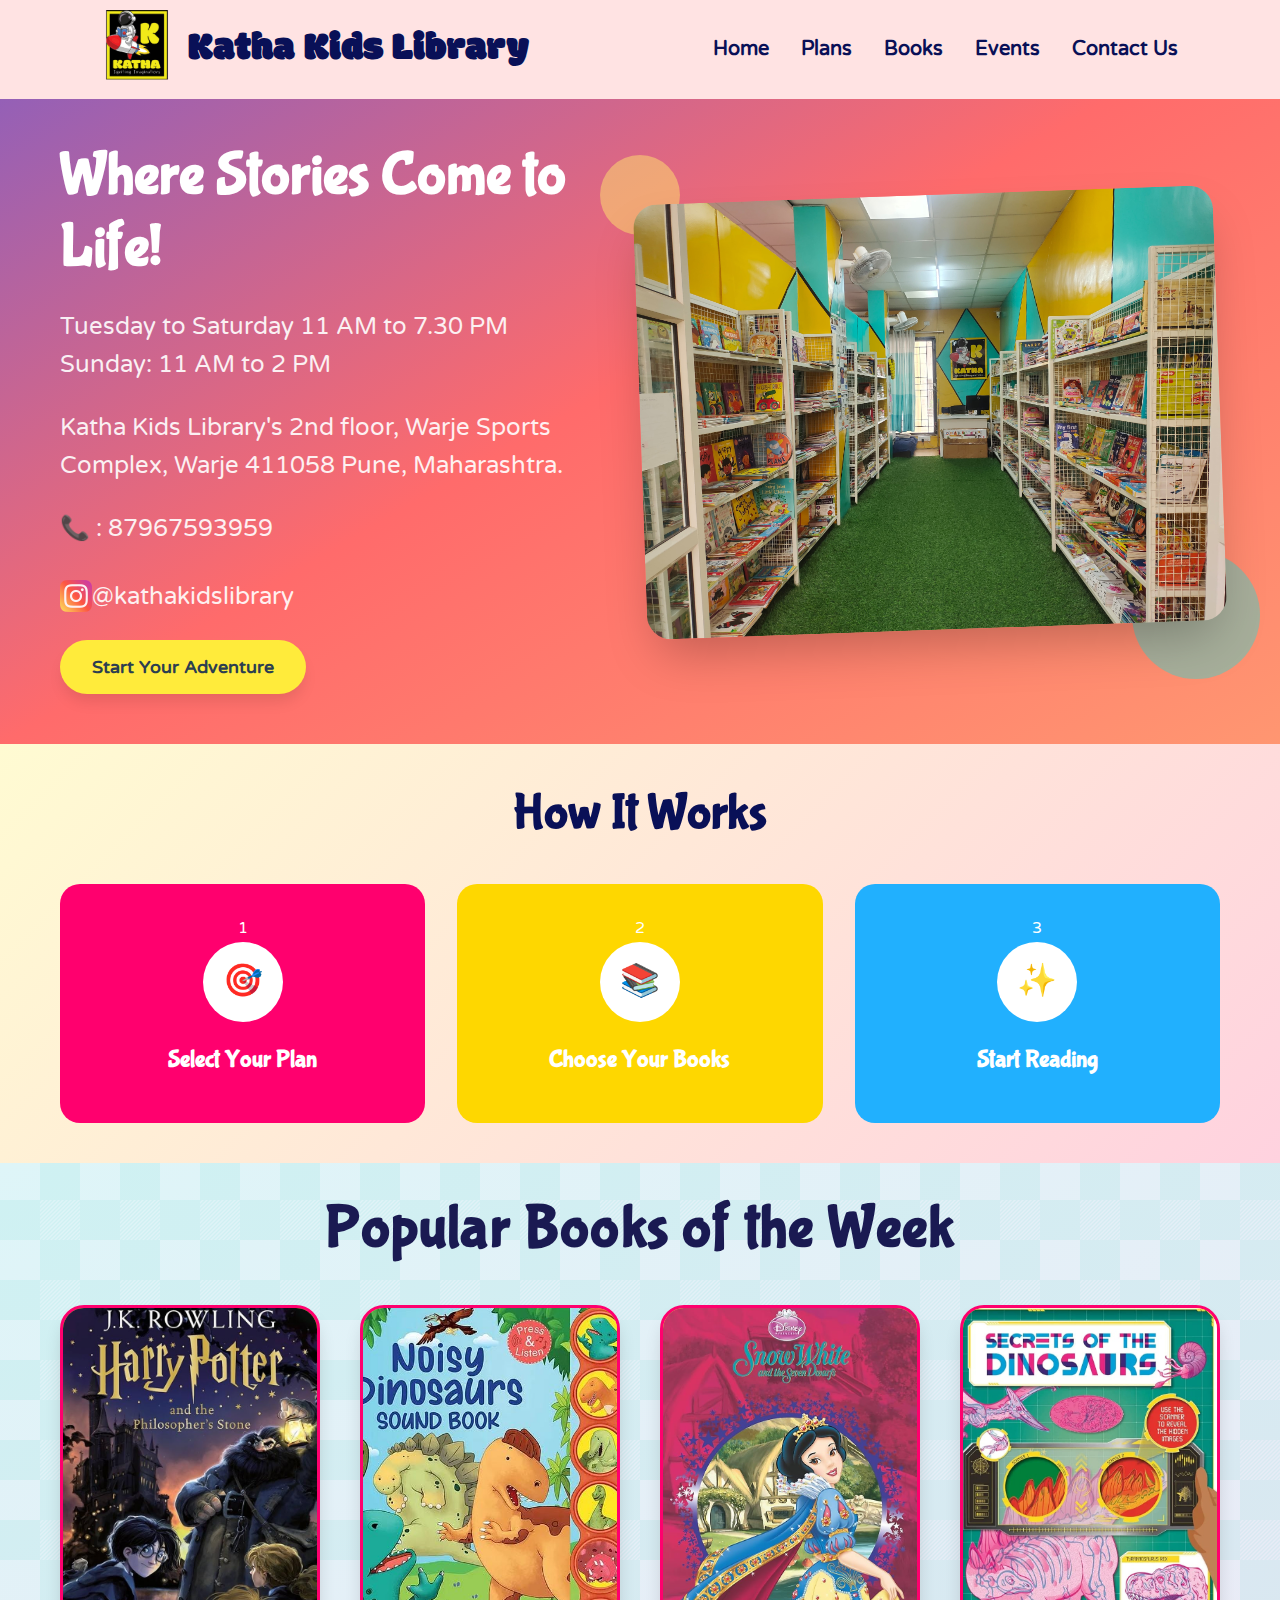
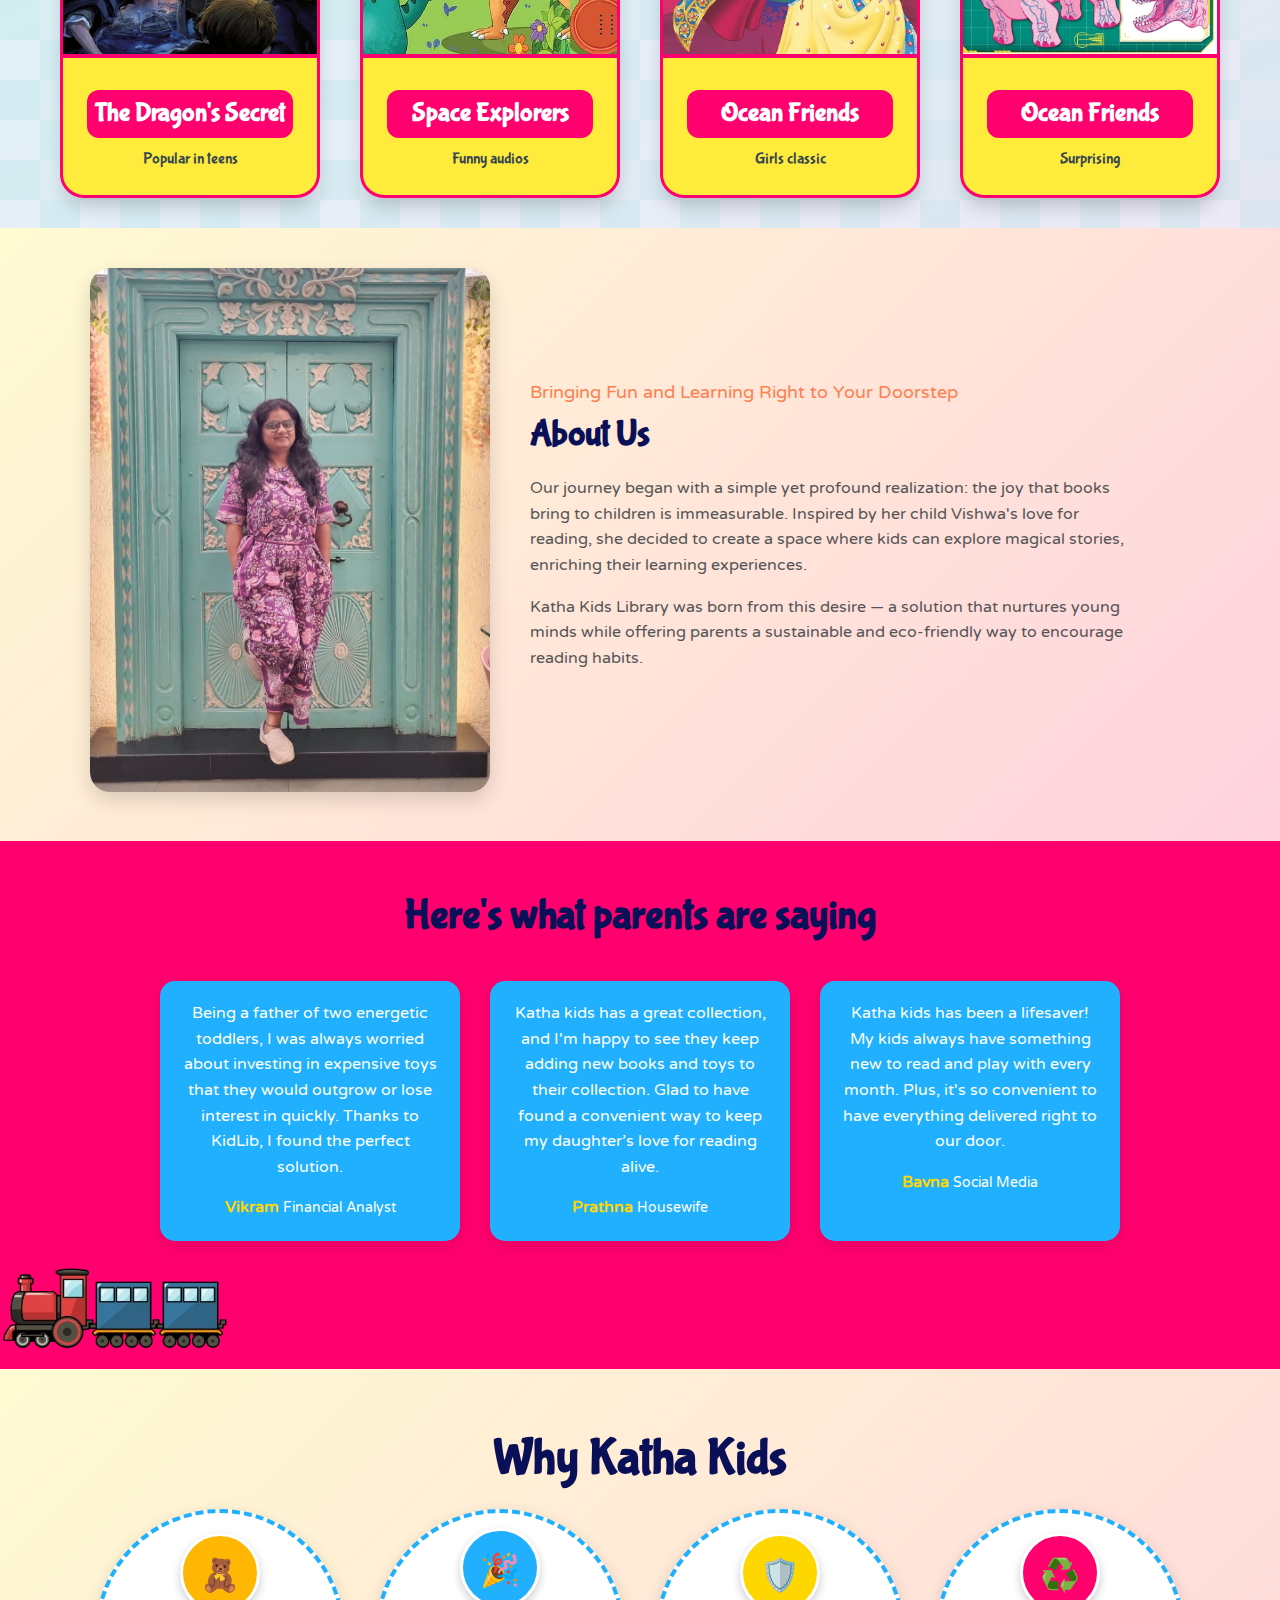
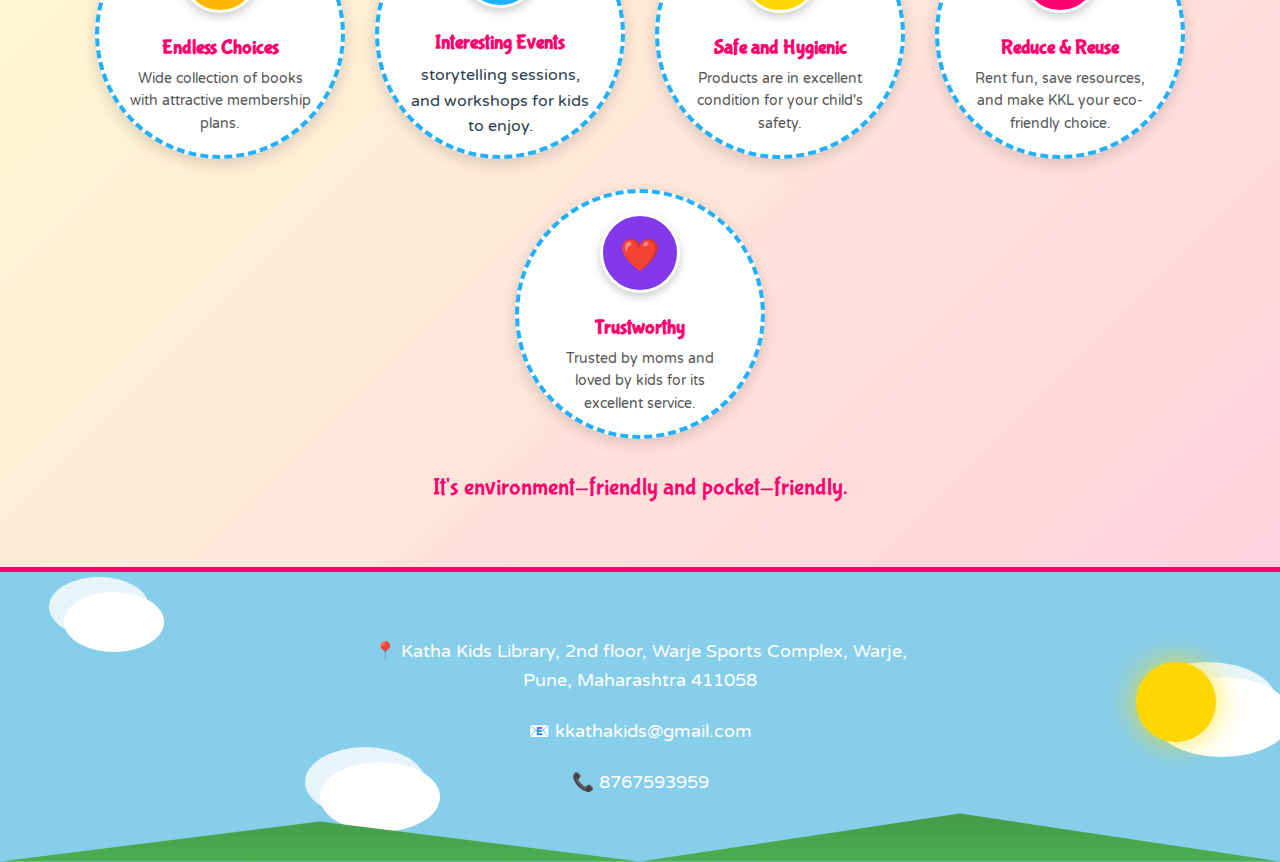
==== commit 5704256b: "footer" ====
--- a/index.html
+++ b/index.html
@@ -3,7 +3,7 @@
 <head>
     <meta charset="UTF-8">
     <meta name="viewport" content="width=device-width, initial-scale=1.0">
-    <title>Kids Library v2 - A Magical Reading Adventure</title>
+    <title>Kids Library - A Magical Reading Adventure</title>
     <link href="https://fonts.googleapis.com/css2?family=Bubblegum+Sans&family=Varela+Round:wght@400;500;600;700&display=swap" rel="stylesheet">
     <link rel="stylesheet" href="styles.css">
 </head>
@@ -21,7 +21,7 @@
                     </div>
                 </div>
                 <div class="nav-links">
-                    <a href="home.html">Home</a>
+                    <a href="index.html">Home</a>
                     <a href="plans.html">Plans</a>
                     <a href="books.html">Books</a>
                     <a href="events.html">Events</a>
@@ -252,7 +252,7 @@
 
     
         <div class="footer-content">
-            <p>📍 Katha Kids Library, 2nd floor, Warje Sports Complex, Warje, Pune, Maharashtra 411058</p>
+            <p>📍 Katha Kids Library, 2nd floor, Warje Sports Complex, Warje,<br> Pune, Maharashtra 411058</p>
             <p>📧 kkathakids@gmail.com</p>
             <p>📞 8767593959</p>
         </div>
--- a/styles.css
+++ b/styles.css
@@ -677,8 +677,8 @@
 .cloud-2 {
     width: 140px;
     height: 80px;
-    top: 40px;
-    right: 10%;
+    top: 105px;
+    left: 90%;
 }
 
 .cloud-3 {
@@ -702,8 +702,8 @@
 
 .sun {
     position: absolute;
-    top: 20px;
-    right: 10%;
+    top: 90px;
+    right: 5%;
     width: 80px;
     height: 80px;
     background-color: #FFD700; /* Bright Yellow Sun */
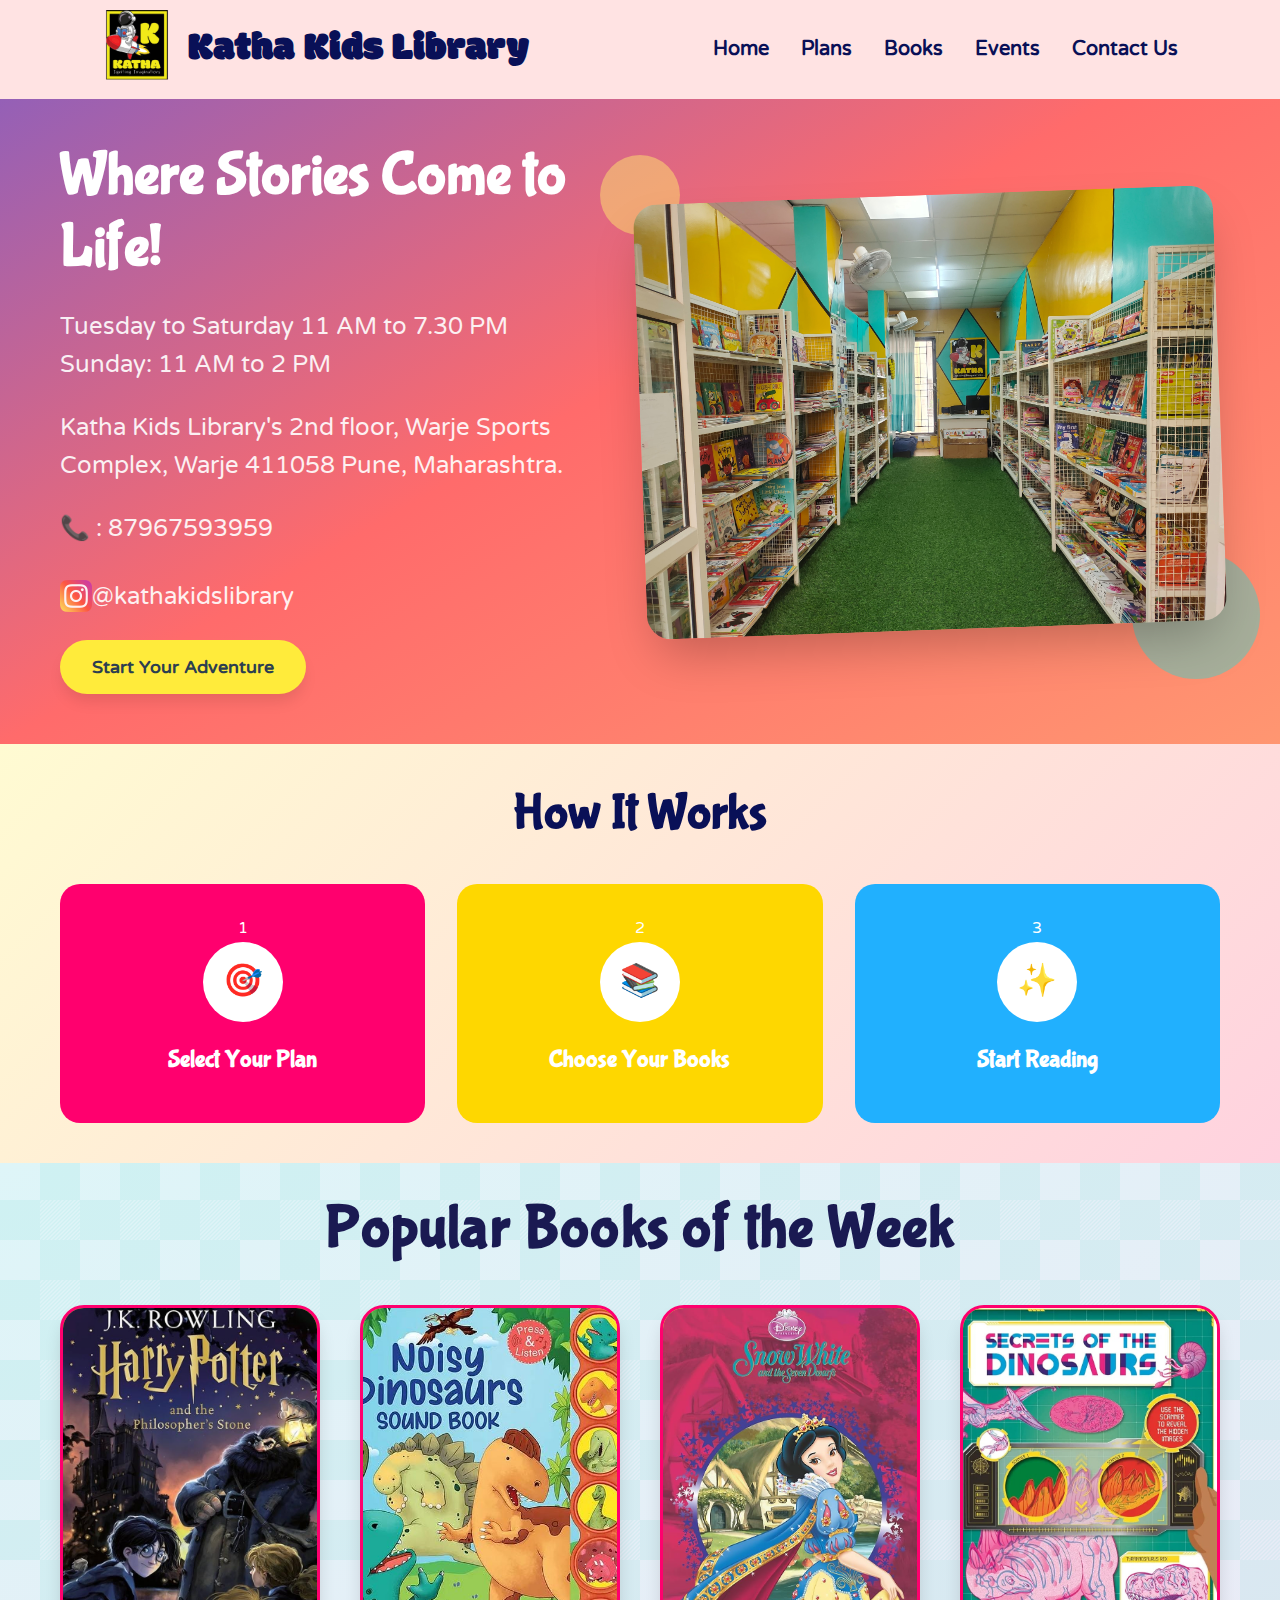
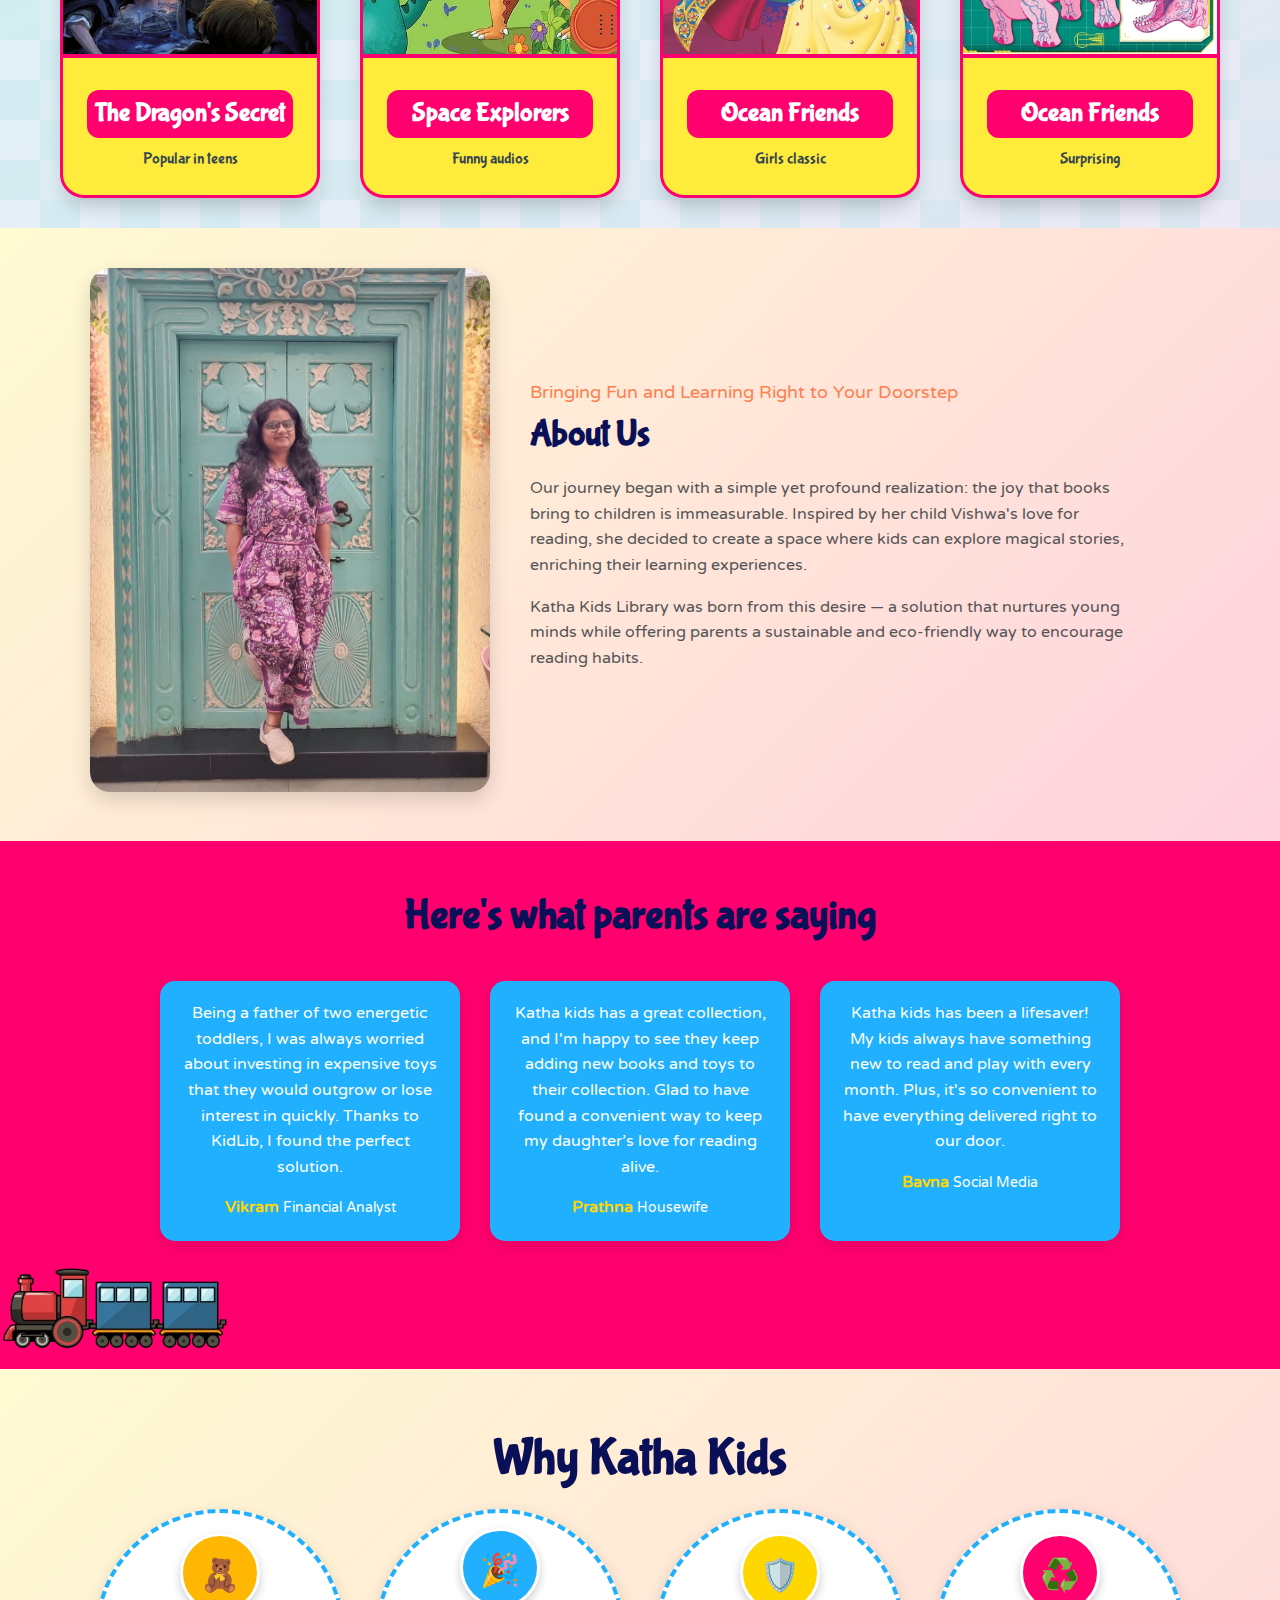
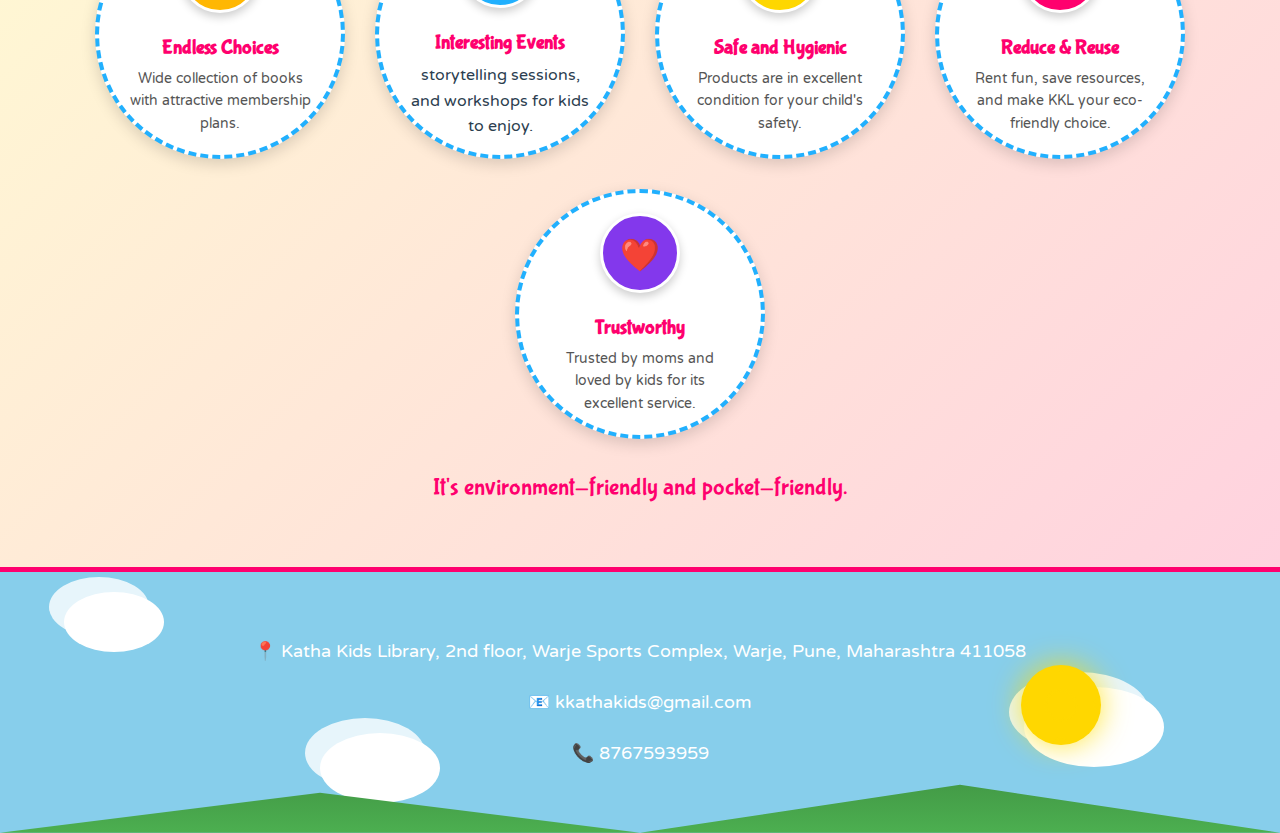
==== commit 814933bd: "footer 2" ====
--- a/index.html
+++ b/index.html
@@ -252,7 +252,7 @@
 
     
         <div class="footer-content">
-            <p>📍 Katha Kids Library, 2nd floor, Warje Sports Complex, Warje,<br> Pune, Maharashtra 411058</p>
+            <p>📍 Katha Kids Library, 2nd floor, Warje Sports Complex, Warje, Pune, Maharashtra 411058</p>
             <p>📧 kkathakids@gmail.com</p>
             <p>📞 8767593959</p>
         </div>
--- a/styles.css
+++ b/styles.css
@@ -677,8 +677,8 @@
 .cloud-2 {
     width: 140px;
     height: 80px;
-    top: 105px;
-    left: 90%;
+    top: 115px;
+    left: 80%;
 }
 
 .cloud-3 {
@@ -702,8 +702,8 @@
 
 .sun {
     position: absolute;
-    top: 90px;
-    right: 5%;
+    top: 93px;
+    right: 14%;
     width: 80px;
     height: 80px;
     background-color: #FFD700; /* Bright Yellow Sun */
